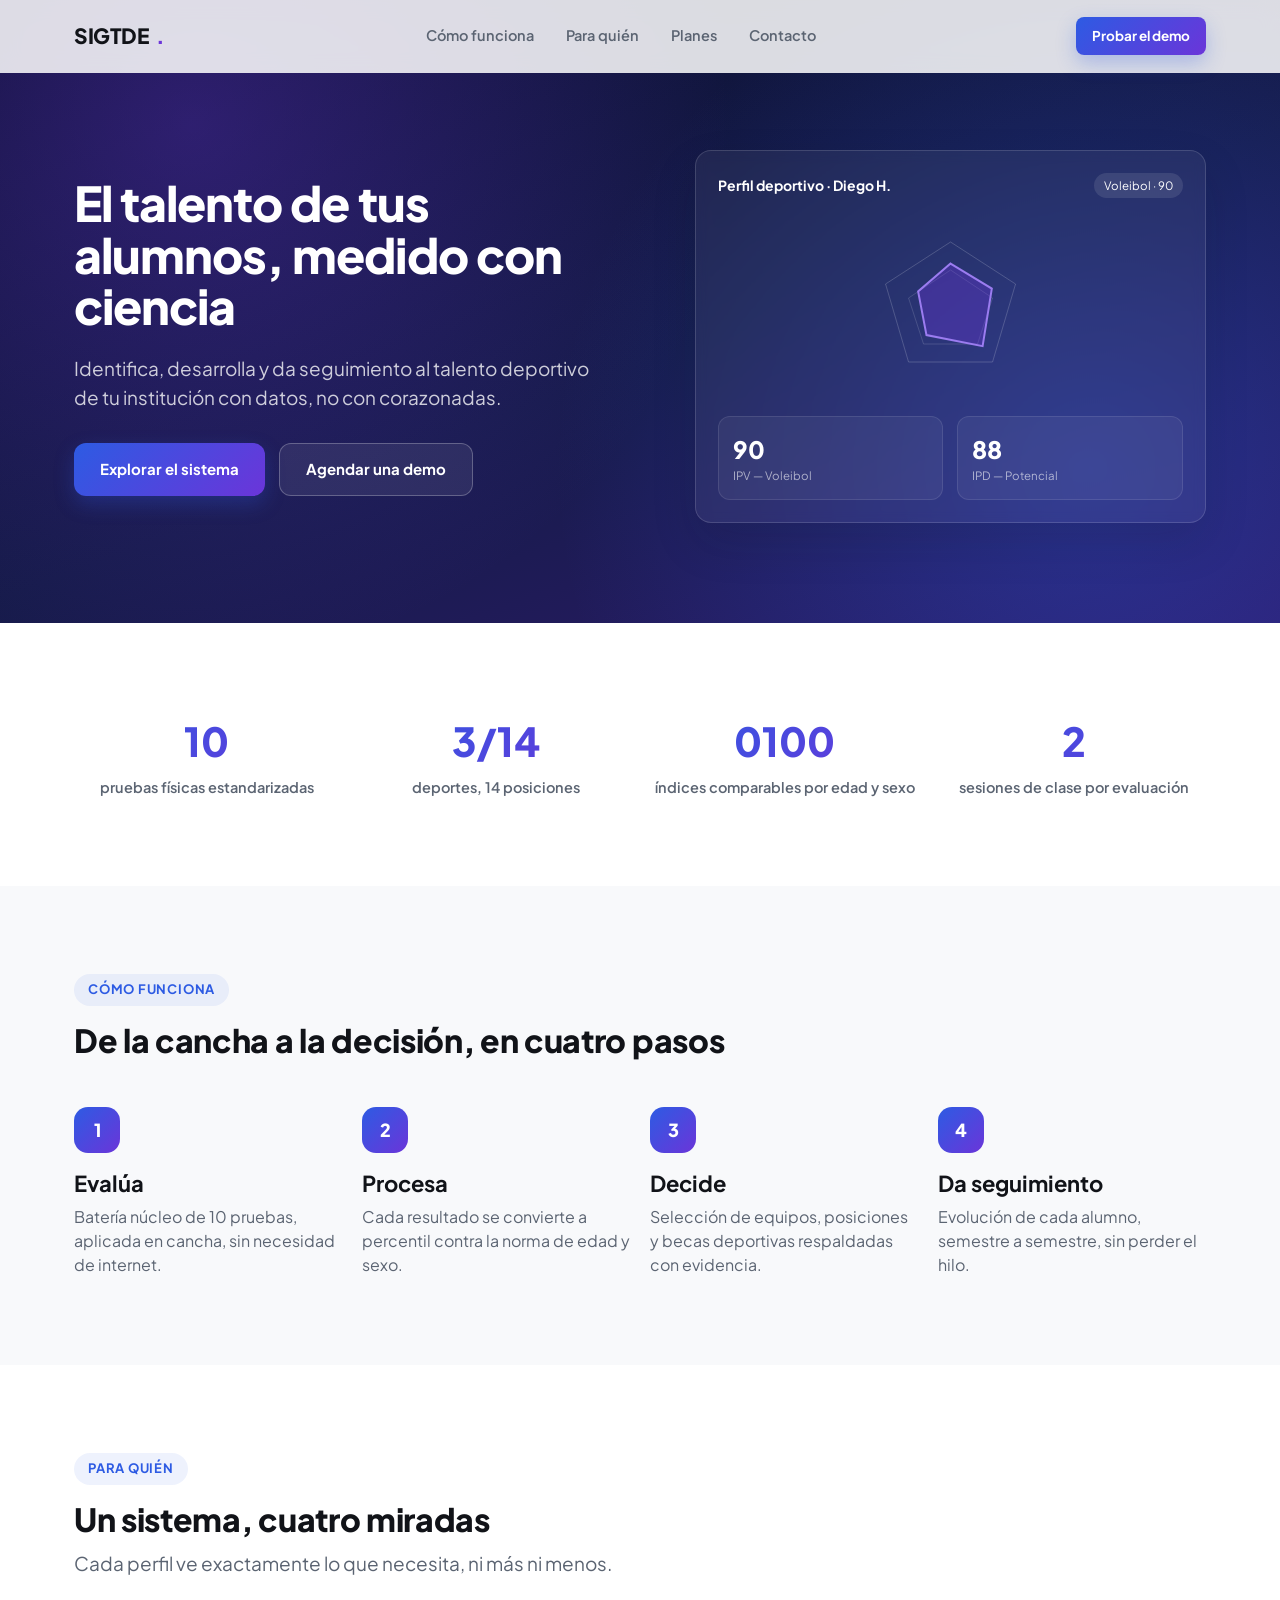
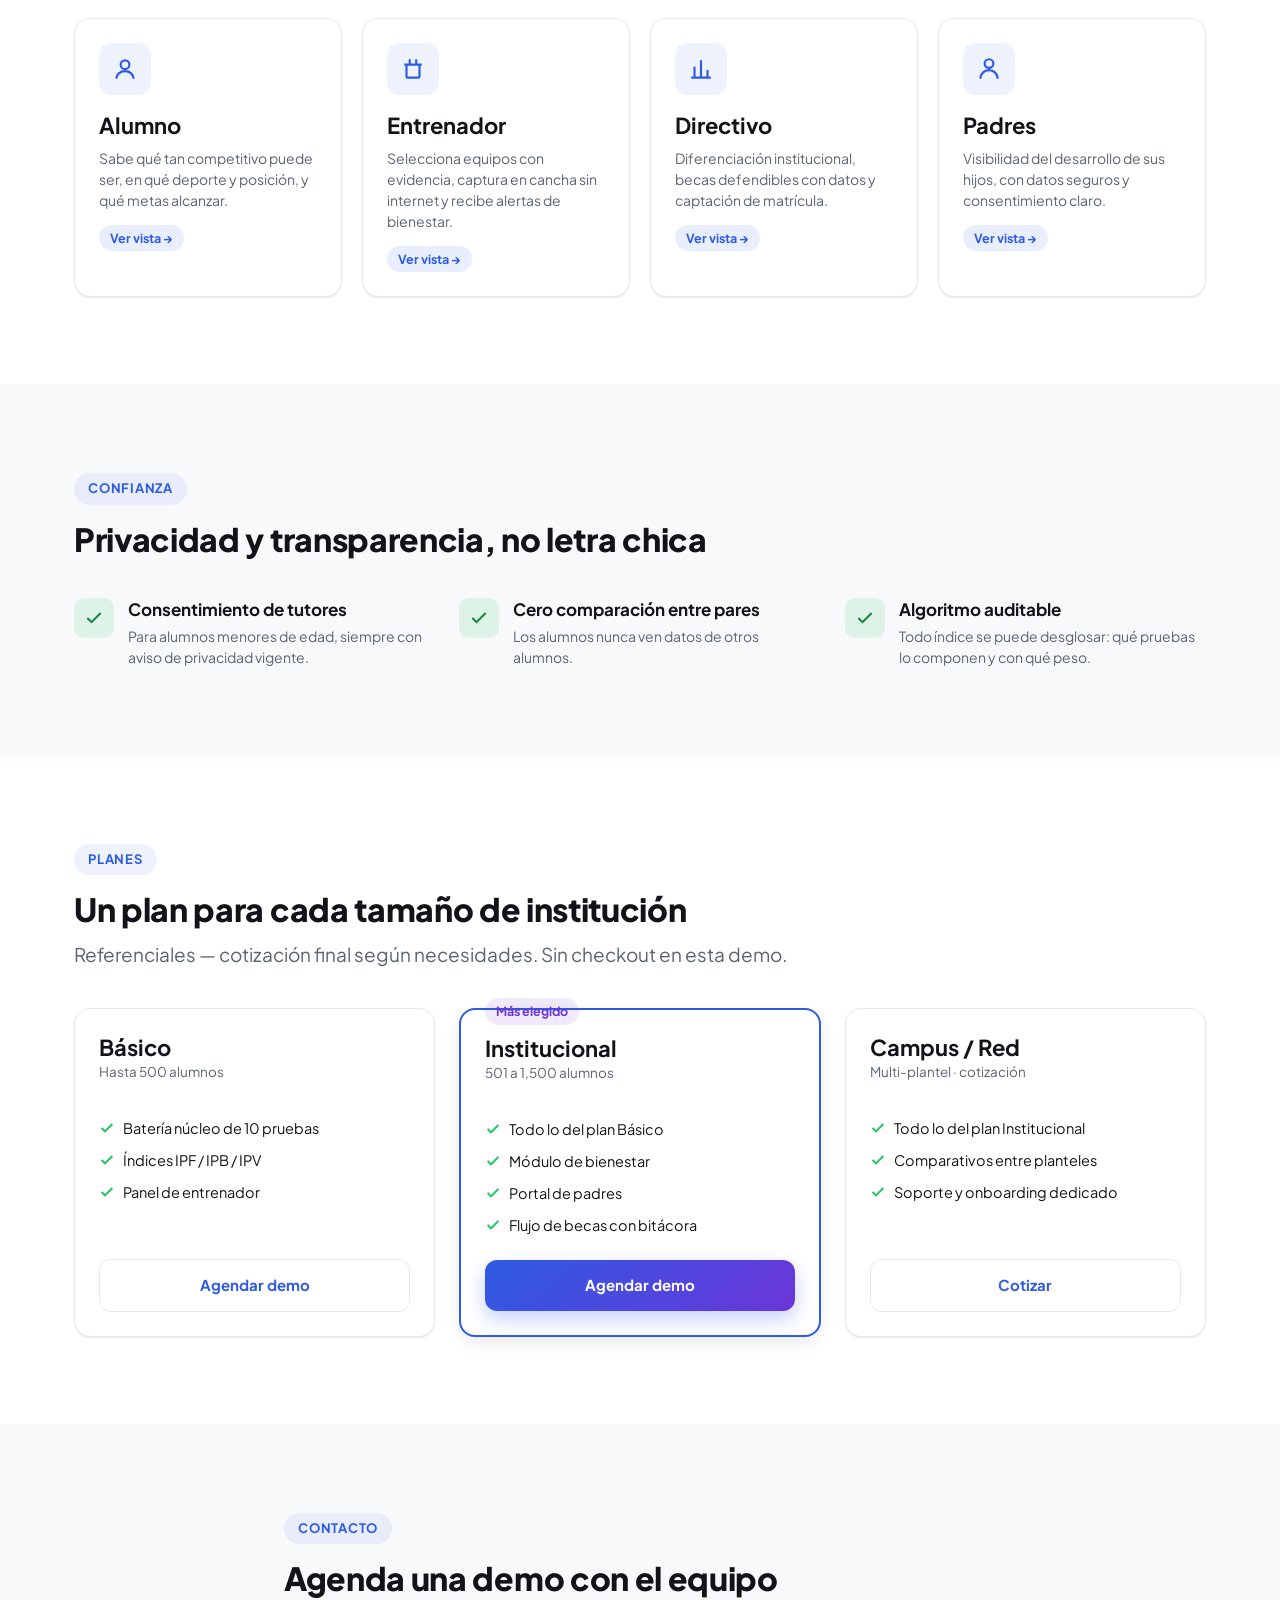
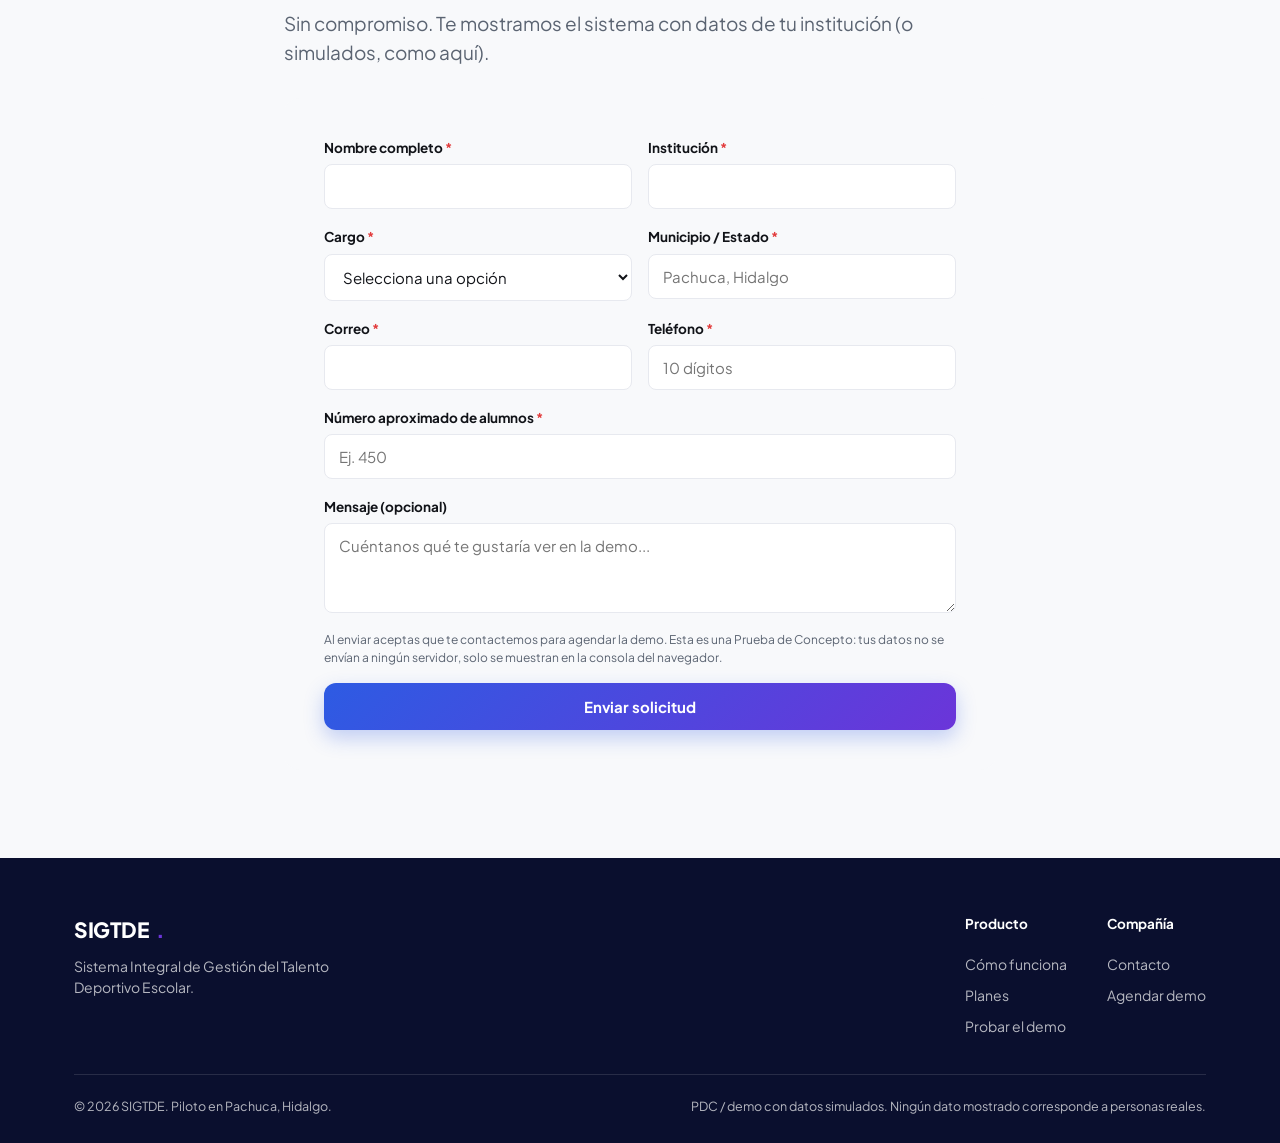
==== index.html @ 60c1aa73 "Primera version" ====
<!DOCTYPE html>
<html lang="es">
<head>
<meta charset="UTF-8">
<meta name="viewport" content="width=device-width, initial-scale=1.0">
<title>SIGTDE — El talento de tus alumnos, medido con ciencia</title>
<meta name="description" content="SIGTDE: sistema integral de gestión del talento deportivo escolar. Identifica, desarrolla y da seguimiento al talento en basquetbol, voleibol y futbol.">
<link rel="stylesheet" href="css/styles.css">
</head>
<body>

<!-- ================= NAVBAR ================= -->
<header class="navbar" id="navbar">
  <div class="contenedor navbar-interior">
    <a href="index.html" class="logo">SIGTDE<span class="logo-punto">.</span></a>
    <nav class="navbar-links links-nav" aria-label="Navegación principal">
      <a href="#como-funciona">Cómo funciona</a>
      <a href="#para-quien">Para quién</a>
      <a href="#planes">Planes</a>
      <a href="#contacto">Contacto</a>
    </nav>
    <a href="demo.html" class="btn btn-primario btn-sm">Probar el demo</a>
    <button class="navbar-toggle" id="navToggle" aria-label="Abrir menú" aria-expanded="false" aria-controls="navMovil">
      <svg width="24" height="24" viewBox="0 0 24 24" fill="none" stroke="currentColor" stroke-width="2.2"><path d="M4 7h16M4 12h16M4 17h16"/></svg>
    </button>
  </div>
  <nav id="navMovil" class="navbar-movil" aria-label="Navegación móvil">
    <a href="#como-funciona">Cómo funciona</a>
    <a href="#para-quien">Para quién</a>
    <a href="#planes">Planes</a>
    <a href="#contacto">Contacto</a>
    <a href="demo.html" class="btn btn-primario btn-sm btn-block" style="margin-top:8px;">Probar el demo</a>
  </nav>
</header>

<main>
  <!-- ================= HERO ================= -->
  <section class="hero">
    <div class="contenedor hero-grid">
      <div>
        <h1>El talento de tus alumnos, medido con ciencia</h1>
        <p class="hero-sub">Identifica, desarrolla y da seguimiento al talento deportivo de tu institución con datos, no con corazonadas.</p>
        <div class="hero-ctas">
          <a href="demo.html" class="btn btn-primario">Explorar el sistema</a>
          <a href="#agenda-demo" class="btn btn-secundario">Agendar una demo</a>
        </div>
      </div>

      <div class="mock-dashboard" aria-hidden="true">
        <div class="mock-dashboard-top">
          <strong style="color:#fff;font-size:14px;">Perfil deportivo · Diego H.</strong>
          <span class="mock-chip">Voleibol · 90</span>
        </div>
        <svg viewBox="0 0 220 190" width="100%" height="190" role="presentation">
          <polygon points="110,30 175,72 152,150 68,150 45,72" fill="none" stroke="rgba(255,255,255,.18)" stroke-width="1"/>
          <polygon points="110,58 152,86 137,132 83,132 68,86" fill="none" stroke="rgba(255,255,255,.14)" stroke-width="1"/>
          <polygon id="mockRadarPoly" points="110,95 110,95 110,95 110,95 110,95" fill="#6B35D9" fill-opacity=".35" stroke="#9B7CF0" stroke-width="2"/>
        </svg>
        <div class="mock-grid">
          <div class="mock-card"><div class="valor" id="mockValor1">0</div><div class="etiqueta">IPV — Voleibol</div></div>
          <div class="mock-card"><div class="valor" id="mockValor2">0</div><div class="etiqueta">IPD — Potencial</div></div>
        </div>
      </div>
    </div>
  </section>

  <!-- ================= CIFRAS ANIMADAS ================= -->
  <section class="seccion">
    <div class="contenedor">
      <div class="cifras">
        <div data-aparecer>
          <div class="cifra-numero" data-cifra="10">0</div>
          <div class="cifra-etiqueta">pruebas físicas estandarizadas</div>
        </div>
        <div data-aparecer>
          <div class="cifra-numero"><span data-cifra="3">0</span>/<span data-cifra="14">0</span></div>
          <div class="cifra-etiqueta">deportes, 14 posiciones</div>
        </div>
        <div data-aparecer>
          <div class="cifra-numero">0<span data-cifra="100">0</span></div>
          <div class="cifra-etiqueta">índices comparables por edad y sexo</div>
        </div>
        <div data-aparecer>
          <div class="cifra-numero" data-cifra="2">0</div>
          <div class="cifra-etiqueta">sesiones de clase por evaluación</div>
        </div>
      </div>
    </div>
  </section>

  <!-- ================= CÓMO FUNCIONA ================= -->
  <section class="seccion seccion-alt" id="como-funciona">
    <div class="contenedor">
      <span class="etiqueta-seccion">Cómo funciona</span>
      <h2>De la cancha a la decisión, en cuatro pasos</h2>
      <div class="pasos" style="margin-top:40px;">
        <div class="paso" data-aparecer>
          <div class="paso-num">1</div>
          <h3>Evalúa</h3>
          <p class="texto-muted" style="margin-top:8px;">Batería núcleo de 10 pruebas, aplicada en cancha, sin necesidad de internet.</p>
        </div>
        <div class="paso" data-aparecer>
          <div class="paso-num">2</div>
          <h3>Procesa</h3>
          <p class="texto-muted" style="margin-top:8px;">Cada resultado se convierte a percentil contra la norma de edad y sexo.</p>
        </div>
        <div class="paso" data-aparecer>
          <div class="paso-num">3</div>
          <h3>Decide</h3>
          <p class="texto-muted" style="margin-top:8px;">Selección de equipos, posiciones y becas deportivas respaldadas con evidencia.</p>
        </div>
        <div class="paso" data-aparecer>
          <div class="paso-num">4</div>
          <h3>Da seguimiento</h3>
          <p class="texto-muted" style="margin-top:8px;">Evolución de cada alumno, semestre a semestre, sin perder el hilo.</p>
        </div>
      </div>
    </div>
  </section>

  <!-- ================= CUATRO MIRADAS ================= -->
  <section class="seccion" id="para-quien">
    <div class="contenedor">
      <span class="etiqueta-seccion">Para quién</span>
      <h2>Un sistema, cuatro miradas</h2>
      <p class="texto-grande" style="margin-top:12px;max-width:640px;">Cada perfil ve exactamente lo que necesita, ni más ni menos.</p>
      <div class="miradas" style="margin-top:40px;">
        <a href="demo.html?rol=alumno" class="tarjeta tarjeta-hover" data-aparecer>
          <div class="mirada-icono"><svg width="26" height="26" viewBox="0 0 24 24" fill="none" stroke="currentColor" stroke-width="2"><circle cx="12" cy="8" r="4"/><path d="M4 21c0-4 3.5-7 8-7s8 3 8 7"/></svg></div>
          <h3>Alumno</h3>
          <p class="texto-muted texto-sm" style="margin-top:8px;">Sabe qué tan competitivo puede ser, en qué deporte y posición, y qué metas alcanzar.</p>
          <span class="badge badge-azul" style="margin-top:14px;">Ver vista →</span>
        </a>
        <a href="demo.html?rol=entrenador" class="tarjeta tarjeta-hover" data-aparecer>
          <div class="mirada-icono"><svg width="26" height="26" viewBox="0 0 24 24" fill="none" stroke="currentColor" stroke-width="2"><path d="M9 3v4M15 3v4M4 8h16M6 8v11a1 1 0 0 0 1 1h10a1 1 0 0 0 1-1V8"/></svg></div>
          <h3>Entrenador</h3>
          <p class="texto-muted texto-sm" style="margin-top:8px;">Selecciona equipos con evidencia, captura en cancha sin internet y recibe alertas de bienestar.</p>
          <span class="badge badge-azul" style="margin-top:14px;">Ver vista →</span>
        </a>
        <a href="demo.html?rol=directivo" class="tarjeta tarjeta-hover" data-aparecer>
          <div class="mirada-icono"><svg width="26" height="26" viewBox="0 0 24 24" fill="none" stroke="currentColor" stroke-width="2"><path d="M3 20h18M6 20V10M12 20V4M18 20v-7"/></svg></div>
          <h3>Directivo</h3>
          <p class="texto-muted texto-sm" style="margin-top:8px;">Diferenciación institucional, becas defendibles con datos y captación de matrícula.</p>
          <span class="badge badge-azul" style="margin-top:14px;">Ver vista →</span>
        </a>
        <a href="demo.html?rol=padres" class="tarjeta tarjeta-hover" data-aparecer>
          <div class="mirada-icono"><svg width="26" height="26" viewBox="0 0 24 24" fill="none" stroke="currentColor" stroke-width="2"><path d="M20 21a8 8 0 0 0-16 0M12 11a4 4 0 1 0 0-8 4 4 0 0 0 0 8Z"/></svg></div>
          <h3>Padres</h3>
          <p class="texto-muted texto-sm" style="margin-top:8px;">Visibilidad del desarrollo de sus hijos, con datos seguros y consentimiento claro.</p>
          <span class="badge badge-azul" style="margin-top:14px;">Ver vista →</span>
        </a>
      </div>
    </div>
  </section>

  <!-- ================= CONFIANZA / PRIVACIDAD ================= -->
  <section class="seccion seccion-alt">
    <div class="contenedor">
      <span class="etiqueta-seccion">Confianza</span>
      <h2>Privacidad y transparencia, no letra chica</h2>
      <div class="confianza" style="margin-top:40px;">
        <div class="confianza-item" data-aparecer>
          <div class="confianza-icono"><svg width="20" height="20" viewBox="0 0 24 24" fill="none" stroke="currentColor" stroke-width="2.4"><path d="M20 6 9 17l-5-5"/></svg></div>
          <div><h3 style="font-size:17px;">Consentimiento de tutores</h3><p class="texto-muted texto-sm" style="margin-top:6px;">Para alumnos menores de edad, siempre con aviso de privacidad vigente.</p></div>
        </div>
        <div class="confianza-item" data-aparecer>
          <div class="confianza-icono"><svg width="20" height="20" viewBox="0 0 24 24" fill="none" stroke="currentColor" stroke-width="2.4"><path d="M20 6 9 17l-5-5"/></svg></div>
          <div><h3 style="font-size:17px;">Cero comparación entre pares</h3><p class="texto-muted texto-sm" style="margin-top:6px;">Los alumnos nunca ven datos de otros alumnos.</p></div>
        </div>
        <div class="confianza-item" data-aparecer>
          <div class="confianza-icono"><svg width="20" height="20" viewBox="0 0 24 24" fill="none" stroke="currentColor" stroke-width="2.4"><path d="M20 6 9 17l-5-5"/></svg></div>
          <div><h3 style="font-size:17px;">Algoritmo auditable</h3><p class="texto-muted texto-sm" style="margin-top:6px;">Todo índice se puede desglosar: qué pruebas lo componen y con qué peso.</p></div>
        </div>
      </div>
    </div>
  </section>

  <!-- ================= PLANES ================= -->
  <section class="seccion" id="planes">
    <div class="contenedor">
      <span class="etiqueta-seccion">Planes</span>
      <h2>Un plan para cada tamaño de institución</h2>
      <p class="texto-grande" style="margin-top:12px;">Referenciales — cotización final según necesidades. Sin checkout en esta demo.</p>
      <div class="planes" style="margin-top:40px;">
        <div class="tarjeta plan-tarjeta" data-aparecer>
          <h3>Básico</h3>
          <p class="plan-precio-nota">Hasta 500 alumnos</p>
          <ul class="plan-lista">
            <li><svg width="16" height="16" viewBox="0 0 24 24" fill="none" stroke="currentColor" stroke-width="3"><path d="M20 6 9 17l-5-5"/></svg> Batería núcleo de 10 pruebas</li>
            <li><svg width="16" height="16" viewBox="0 0 24 24" fill="none" stroke="currentColor" stroke-width="3"><path d="M20 6 9 17l-5-5"/></svg> Índices IPF / IPB / IPV</li>
            <li><svg width="16" height="16" viewBox="0 0 24 24" fill="none" stroke="currentColor" stroke-width="3"><path d="M20 6 9 17l-5-5"/></svg> Panel de entrenador</li>
          </ul>
          <a href="#agenda-demo" class="btn btn-secundario btn-block">Agendar demo</a>
        </div>
        <div class="tarjeta plan-tarjeta destacado" data-aparecer>
          <span class="badge badge-violeta" style="position:absolute;top:-12px;left:24px;">Más elegido</span>
          <h3>Institucional</h3>
          <p class="plan-precio-nota">501 a 1,500 alumnos</p>
          <ul class="plan-lista">
            <li><svg width="16" height="16" viewBox="0 0 24 24" fill="none" stroke="currentColor" stroke-width="3"><path d="M20 6 9 17l-5-5"/></svg> Todo lo del plan Básico</li>
            <li><svg width="16" height="16" viewBox="0 0 24 24" fill="none" stroke="currentColor" stroke-width="3"><path d="M20 6 9 17l-5-5"/></svg> Módulo de bienestar</li>
            <li><svg width="16" height="16" viewBox="0 0 24 24" fill="none" stroke="currentColor" stroke-width="3"><path d="M20 6 9 17l-5-5"/></svg> Portal de padres</li>
            <li><svg width="16" height="16" viewBox="0 0 24 24" fill="none" stroke="currentColor" stroke-width="3"><path d="M20 6 9 17l-5-5"/></svg> Flujo de becas con bitácora</li>
          </ul>
          <a href="#agenda-demo" class="btn btn-primario btn-block">Agendar demo</a>
        </div>
        <div class="tarjeta plan-tarjeta" data-aparecer>
          <h3>Campus / Red</h3>
          <p class="plan-precio-nota">Multi-plantel · cotización</p>
          <ul class="plan-lista">
            <li><svg width="16" height="16" viewBox="0 0 24 24" fill="none" stroke="currentColor" stroke-width="3"><path d="M20 6 9 17l-5-5"/></svg> Todo lo del plan Institucional</li>
            <li><svg width="16" height="16" viewBox="0 0 24 24" fill="none" stroke="currentColor" stroke-width="3"><path d="M20 6 9 17l-5-5"/></svg> Comparativos entre planteles</li>
            <li><svg width="16" height="16" viewBox="0 0 24 24" fill="none" stroke="currentColor" stroke-width="3"><path d="M20 6 9 17l-5-5"/></svg> Soporte y onboarding dedicado</li>
          </ul>
          <a href="#agenda-demo" class="btn btn-secundario btn-block">Cotizar</a>
        </div>
      </div>
    </div>
  </section>

  <!-- ================= FORMULARIO ================= -->
  <section class="seccion seccion-alt" id="agenda-demo" style="scroll-margin-top:90px;">
    <div class="contenedor" style="max-width:760px;">
      <span class="etiqueta-seccion">Contacto</span>
      <h2 id="contacto">Agenda una demo con el equipo</h2>
      <p class="texto-grande" style="margin-top:12px;">Sin compromiso. Te mostramos el sistema con datos de tu institución (o simulados, como aquí).</p>

      <div class="form-demo-wrap" style="margin-top:32px;">
        <form id="formDemo" novalidate>
          <div id="formCampos">
            <div class="campo-fila">
              <div class="campo" data-campo="nombre">
                <label for="fNombre">Nombre completo <span class="req">*</span></label>
                <input type="text" id="fNombre" name="nombre" autocomplete="name">
                <span class="error-msg">Escribe tu nombre completo.</span>
              </div>
              <div class="campo" data-campo="institucion">
                <label for="fInstitucion">Institución <span class="req">*</span></label>
                <input type="text" id="fInstitucion" name="institucion" autocomplete="organization">
                <span class="error-msg">Indica el nombre de tu institución.</span>
              </div>
            </div>
            <div class="campo-fila">
              <div class="campo" data-campo="cargo">
                <label for="fCargo">Cargo <span class="req">*</span></label>
                <select id="fCargo" name="cargo">
                  <option value="">Selecciona una opción</option>
                  <option>Director/a</option>
                  <option>Coordinador/a deportivo</option>
                  <option>Docente de EF</option>
                  <option>Otro</option>
                </select>
                <span class="error-msg">Selecciona tu cargo.</span>
              </div>
              <div class="campo" data-campo="ubicacion">
                <label for="fUbicacion">Municipio / Estado <span class="req">*</span></label>
                <input type="text" id="fUbicacion" name="ubicacion" placeholder="Pachuca, Hidalgo">
                <span class="error-msg">Indica municipio y estado.</span>
              </div>
            </div>
            <div class="campo-fila">
              <div class="campo" data-campo="correo">
                <label for="fCorreo">Correo <span class="req">*</span></label>
                <input type="email" id="fCorreo" name="correo" autocomplete="email">
                <span class="error-msg">Escribe un correo válido.</span>
              </div>
              <div class="campo" data-campo="telefono">
                <label for="fTelefono">Teléfono <span class="req">*</span></label>
                <input type="tel" id="fTelefono" name="telefono" placeholder="10 dígitos" autocomplete="tel">
                <span class="error-msg">Escribe un teléfono a 10 dígitos.</span>
              </div>
            </div>
            <div class="campo" data-campo="numAlumnos">
              <label for="fNumAlumnos">Número aproximado de alumnos <span class="req">*</span></label>
              <input type="number" id="fNumAlumnos" name="numAlumnos" min="1" placeholder="Ej. 450">
              <span class="error-msg">Indica un número mayor a 0.</span>
            </div>
            <div class="campo" data-campo="mensaje">
              <label for="fMensaje">Mensaje (opcional)</label>
              <textarea id="fMensaje" name="mensaje" placeholder="Cuéntanos qué te gustaría ver en la demo..."></textarea>
            </div>

            <p class="texto-xs texto-muted">Al enviar aceptas que te contactemos para agendar la demo. Esta es una Prueba de Concepto: tus datos no se envían a ningún servidor, solo se muestran en la consola del navegador.</p>
            <button type="submit" class="btn btn-primario btn-block" style="margin-top:16px;">Enviar solicitud</button>
          </div>

          <div id="formExito" class="form-exito oculto" role="status">
            <div class="icono-exito"><svg width="34" height="34" viewBox="0 0 24 24" fill="none" stroke="currentColor" stroke-width="2.6"><path d="M20 6 9 17l-5-5"/></svg></div>
            <h3>¡Listo! Te contactaremos en menos de 24 h</h3>
            <p class="texto-muted" style="margin-top:8px;">Revisa tu correo — ahí llegará la confirmación de tu demo con el equipo de SIGTDE.</p>
            <button type="button" class="btn btn-secundario" id="btnOtroEnvio" style="margin-top:20px;">Enviar otra solicitud</button>
          </div>
        </form>
      </div>
    </div>
  </section>
</main>

<!-- ================= FOOTER ================= -->
<footer class="footer">
  <div class="contenedor">
    <div class="footer-top">
      <div>
        <a href="index.html" class="logo">SIGTDE<span class="logo-punto">.</span></a>
        <p class="texto-sm" style="margin-top:10px;max-width:280px;">Sistema Integral de Gestión del Talento Deportivo Escolar.</p>
      </div>
      <div class="footer-links">
        <div>
          <h4>Producto</h4>
          <a href="#como-funciona">Cómo funciona</a>
          <a href="#planes">Planes</a>
          <a href="demo.html">Probar el demo</a>
        </div>
        <div>
          <h4>Compañía</h4>
          <a href="#contacto">Contacto</a>
          <a href="#agenda-demo">Agendar demo</a>
        </div>
      </div>
    </div>
    <div class="footer-bottom">
      <span>© 2026 SIGTDE. Piloto en Pachuca, Hidalgo.</span>
      <span>PDC / demo con datos simulados. Ningún dato mostrado corresponde a personas reales.</span>
    </div>
  </div>
</footer>

<div class="toast-cont" id="toastCont"></div>

<script src="js/landing.js"></script>
</body>
</html>
---- css/styles.css ----
/* ==========================================================================
   SIGTDE — Sistema de diseño compartido (landing + demo)
   ========================================================================== */

@import url('https://fonts.googleapis.com/css2?family=Plus+Jakarta+Sans:wght@400;500;600;700;800&display=swap');

/* -------------------------------- Tokens -------------------------------- */
:root {
  --bg: #FFFFFF;
  --bg-alt: #F8F9FB;
  --text: #111318;
  --text-muted: #5B6472;
  --primario: #2D5BE3;
  --primario-dark: #1E44B8;
  --acento: #6B35D9;
  --exito: #22C55E;
  --alerta: #F59E0B;
  --peligro: #E23D3D;
  --navy: #0A0F2E;
  --borde: #E7E9EF;

  --gradiente: linear-gradient(135deg, var(--primario) 0%, var(--acento) 100%);
  --gradiente-navy: linear-gradient(160deg, #0A0F2E 0%, #161B4A 55%, #2D1B6B 100%);

  --radio-sm: 8px;
  --radio: 12px;
  --radio-lg: 16px;
  --radio-full: 999px;

  --sombra-sm: 0 1px 2px rgba(17, 19, 24, .06), 0 1px 1px rgba(17, 19, 24, .04);
  --sombra-md: 0 6px 16px rgba(17, 19, 24, .08);
  --sombra-lg: 0 20px 45px rgba(17, 19, 24, .14);

  --fuente: 'Plus Jakarta Sans', system-ui, -apple-system, Segoe UI, sans-serif;
  --transicion: 200ms ease;
  --transicion-lenta: 350ms cubic-bezier(.22, 1, .36, 1);

  --contenedor-max: 1180px;
}

/* -------------------------------- Reset --------------------------------- */
*, *::before, *::after { box-sizing: border-box; }
html { scroll-behavior: smooth; }
body {
  margin: 0;
  font-family: var(--fuente);
  color: var(--text);
  background: var(--bg);
  -webkit-font-smoothing: antialiased;
  line-height: 1.5;
}
img, svg { max-width: 100%; display: block; }
a { color: inherit; text-decoration: none; }
ul { list-style: none; margin: 0; padding: 0; }
button { font-family: inherit; cursor: pointer; }
input, select, textarea { font-family: inherit; font-size: inherit; }
h1, h2, h3, h4, p { margin: 0; }

:focus-visible {
  outline: 3px solid var(--acento);
  outline-offset: 2px;
  border-radius: 4px;
}

/* ------------------------------ Tipografía ------------------------------ */
.h1, h1 { font-size: 48px; font-weight: 800; line-height: 1.08; letter-spacing: -.02em; }
.h2, h2 { font-size: 32px; font-weight: 800; line-height: 1.15; letter-spacing: -.01em; }
.h3, h3 { font-size: 22px; font-weight: 700; line-height: 1.3; }
.h4 { font-size: 16px; font-weight: 700; }
.texto-grande { font-size: 19px; color: var(--text-muted); }
.texto-muted { color: var(--text-muted); }
.texto-sm { font-size: 14px; }
.texto-xs { font-size: 12px; }
.texto-centro { text-align: center; }
.peso-600 { font-weight: 600; }
.peso-700 { font-weight: 700; }

@media (max-width: 720px) {
  .h1, h1 { font-size: 34px; }
  .h2, h2 { font-size: 26px; }
  .h3, h3 { font-size: 19px; }
}

/* ------------------------------- Layout ---------------------------------- */
.contenedor {
  max-width: var(--contenedor-max);
  margin: 0 auto;
  padding: 0 24px;
}
.seccion { padding: 88px 0; }
.seccion-alt { background: var(--bg-alt); }
@media (max-width: 720px) {
  .seccion { padding: 56px 0; }
}
.grid { display: grid; gap: 24px; }
.flex { display: flex; }
.flex-centro { display: flex; align-items: center; justify-content: center; }
.flex-entre { display: flex; align-items: center; justify-content: space-between; }
.flex-col { display: flex; flex-direction: column; }
.gap-8 { gap: 8px; } .gap-12 { gap: 12px; } .gap-16 { gap: 16px; } .gap-24 { gap: 24px; }

.etiqueta-seccion {
  display: inline-flex;
  align-items: center;
  gap: 8px;
  font-size: 13px;
  font-weight: 700;
  letter-spacing: .06em;
  text-transform: uppercase;
  color: var(--primario);
  background: rgba(45, 91, 227, .08);
  padding: 6px 14px;
  border-radius: var(--radio-full);
  margin-bottom: 16px;
}

/* -------------------------------- Botones -------------------------------- */
.btn {
  display: inline-flex;
  align-items: center;
  justify-content: center;
  gap: 8px;
  border: none;
  border-radius: var(--radio);
  padding: 14px 26px;
  font-size: 15px;
  font-weight: 700;
  cursor: pointer;
  transition: transform var(--transicion), box-shadow var(--transicion), background var(--transicion), color var(--transicion), border-color var(--transicion);
  white-space: nowrap;
}
.btn:active { transform: scale(.97); }
.btn-primario {
  background: var(--gradiente);
  color: #fff;
  box-shadow: 0 8px 20px rgba(45, 91, 227, .28);
}
.btn-primario:hover { box-shadow: 0 12px 28px rgba(45, 91, 227, .38); transform: translateY(-1px); }
.btn-secundario {
  background: #fff;
  color: var(--primario);
  border: 1.5px solid var(--borde);
}
.btn-secundario:hover { border-color: var(--primario); background: rgba(45, 91, 227, .05); }
.btn-fantasma {
  background: transparent;
  color: var(--text);
}
.btn-fantasma:hover { background: rgba(17, 19, 24, .05); }
.btn-sm { padding: 9px 16px; font-size: 13.5px; border-radius: var(--radio-sm); }
.btn-block { width: 100%; }
.btn-peligro { background: var(--peligro); color: #fff; }
.btn-exito { background: var(--exito); color: #fff; }
.btn:disabled { opacity: .5; cursor: not-allowed; transform: none; }

/* -------------------------------- Tarjetas -------------------------------- */
.tarjeta {
  background: #fff;
  border: 1px solid var(--borde);
  border-radius: var(--radio-lg);
  box-shadow: var(--sombra-sm);
  padding: 24px;
  transition: box-shadow var(--transicion-lenta), transform var(--transicion-lenta);
}
.tarjeta-hover:hover { box-shadow: var(--sombra-md); transform: translateY(-3px); }
.tarjeta-cabecera { display: flex; align-items: center; justify-content: space-between; margin-bottom: 16px; gap: 12px; }

/* -------------------------------- Badges ---------------------------------- */
.badge {
  display: inline-flex;
  align-items: center;
  gap: 6px;
  font-size: 12.5px;
  font-weight: 700;
  padding: 4px 11px;
  border-radius: var(--radio-full);
  white-space: nowrap;
}
.badge-azul { background: rgba(45, 91, 227, .1); color: var(--primario); }
.badge-violeta { background: rgba(107, 53, 217, .1); color: var(--acento); }
.badge-exito { background: rgba(34, 197, 94, .12); color: #16803C; }
.badge-alerta { background: rgba(245, 158, 11, .14); color: #92610A; }
.badge-peligro { background: rgba(226, 61, 61, .12); color: #B12525; }
.badge-neutro { background: #EEF0F4; color: var(--text-muted); }
.badge-datos-simulados {
  background: var(--navy);
  color: #fff;
  font-size: 11px;
  letter-spacing: .04em;
  gap: 6px;
}
.badge-datos-simulados::before { content: '●'; color: var(--acento); }

/* -------------------------------- Tablas ---------------------------------- */
.tabla-wrap { overflow-x: auto; border-radius: var(--radio); border: 1px solid var(--borde); }
table.tabla { width: 100%; border-collapse: collapse; font-size: 14px; min-width: 640px; }
table.tabla th, table.tabla td { padding: 12px 14px; text-align: left; border-bottom: 1px solid var(--borde); }
table.tabla th { background: var(--bg-alt); font-size: 12.5px; text-transform: uppercase; letter-spacing: .04em; color: var(--text-muted); font-weight: 700; }
table.tabla tbody tr:hover { background: rgba(45, 91, 227, .04); }
table.tabla tbody tr:last-child td { border-bottom: none; }
table.tabla input.input-celda {
  width: 72px; padding: 6px 8px; border: 1.5px solid var(--borde); border-radius: var(--radio-sm);
  font-size: 13.5px; text-align: center;
}
table.tabla input.input-celda:focus { border-color: var(--primario); }
table.tabla input.celda-atipica { border-color: var(--alerta); background: rgba(245, 158, 11, .1); }

/* -------------------------------- Formularios ------------------------------ */
.campo { display: flex; flex-direction: column; gap: 6px; margin-bottom: 18px; }
.campo label { font-size: 13.5px; font-weight: 700; color: var(--text); }
.campo .req { color: var(--peligro); }
.campo input, .campo select, .campo textarea {
  border: 1.5px solid var(--borde);
  border-radius: var(--radio-sm);
  padding: 12px 14px;
  font-size: 15px;
  color: var(--text);
  background: #fff;
  transition: border-color var(--transicion), box-shadow var(--transicion);
}
.campo input:focus, .campo select:focus, .campo textarea:focus {
  border-color: var(--primario);
  box-shadow: 0 0 0 4px rgba(45, 91, 227, .12);
}
.campo textarea { resize: vertical; min-height: 90px; }
.campo .error-msg { color: var(--peligro); font-size: 12.5px; display: none; }
.campo.campo-error input, .campo.campo-error select, .campo.campo-error textarea { border-color: var(--peligro); }
.campo.campo-error .error-msg { display: block; }
.campo-fila { display: grid; grid-template-columns: 1fr 1fr; gap: 16px; }
@media (max-width: 640px) { .campo-fila { grid-template-columns: 1fr; } }

/* -------------------------------- Modal ------------------------------------ */
.modal-fondo {
  position: fixed; inset: 0; background: rgba(10, 15, 46, .55);
  display: flex; align-items: center; justify-content: center;
  padding: 20px; z-index: 200; opacity: 0; pointer-events: none;
  transition: opacity var(--transicion);
  backdrop-filter: blur(2px);
}
.modal-fondo.activo { opacity: 1; pointer-events: auto; }
.modal {
  background: #fff; border-radius: var(--radio-lg); box-shadow: var(--sombra-lg);
  max-width: 460px; width: 100%; padding: 28px; transform: translateY(12px) scale(.98);
  transition: transform var(--transicion-lenta);
  max-height: 88vh; overflow-y: auto;
}
.modal-fondo.activo .modal { transform: translateY(0) scale(1); }
.modal-cerrar { position: absolute; }

/* -------------------------------- Toast ------------------------------------ */
.toast-cont { position: fixed; top: 20px; right: 20px; z-index: 300; display: flex; flex-direction: column; gap: 10px; }
.toast {
  background: var(--navy); color: #fff; padding: 14px 18px; border-radius: var(--radio);
  box-shadow: var(--sombra-lg); font-size: 14px; font-weight: 600; display: flex; align-items: center; gap: 10px;
  transform: translateX(120%); transition: transform var(--transicion-lenta);
  max-width: 320px;
}
.toast.mostrar { transform: translateX(0); }
.toast-exito { border-left: 4px solid var(--exito); }
.toast-alerta { border-left: 4px solid var(--alerta); }

/* -------------------------------- Tabs -------------------------------------- */
.tabs { display: flex; gap: 6px; border-bottom: 1px solid var(--borde); flex-wrap: wrap; }
.tab {
  padding: 11px 18px; font-size: 14px; font-weight: 700; color: var(--text-muted);
  border-bottom: 2.5px solid transparent; background: none; border-radius: var(--radio-sm) var(--radio-sm) 0 0;
  transition: color var(--transicion), border-color var(--transicion);
}
.tab:hover { color: var(--text); }
.tab.activo { color: var(--primario); border-color: var(--primario); }

/* -------------------------------- Slider ------------------------------------ */
.slider-grupo { margin-bottom: 20px; }
.slider-cabecera { display: flex; justify-content: space-between; margin-bottom: 8px; font-size: 14px; font-weight: 700; }
.slider-valor { color: var(--primario); }
input[type="range"] {
  width: 100%; -webkit-appearance: none; appearance: none; height: 6px; border-radius: 4px;
  background: var(--borde); outline: none;
}
input[type="range"]::-webkit-slider-thumb {
  -webkit-appearance: none; width: 22px; height: 22px; border-radius: 50%;
  background: var(--gradiente); cursor: pointer; box-shadow: 0 2px 8px rgba(45, 91, 227, .4);
  border: 3px solid #fff;
}
input[type="range"]::-moz-range-thumb {
  width: 22px; height: 22px; border-radius: 50%; background: var(--gradiente); cursor: pointer; border: 3px solid #fff;
  box-shadow: 0 2px 8px rgba(45, 91, 227, .4);
}

/* -------------------------------- Barra de progreso ---------------------------- */
.barra-progreso { height: 10px; background: var(--bg-alt); border-radius: var(--radio-full); overflow: hidden; border: 1px solid var(--borde); }
.barra-progreso-relleno { height: 100%; border-radius: var(--radio-full); background: var(--gradiente); transition: width 900ms cubic-bezier(.22, 1, .36, 1); }
.barra-mini { height: 8px; }

/* -------------------------------- Emojis / selección --------------------------- */
.emoji-selector { display: flex; gap: 8px; flex-wrap: wrap; }
.emoji-opcion {
  flex: 1; min-width: 52px; padding: 12px 6px; border: 1.5px solid var(--borde); border-radius: var(--radio);
  background: #fff; text-align: center; font-size: 22px; transition: all var(--transicion);
}
.emoji-opcion span { display: block; font-size: 11px; margin-top: 4px; color: var(--text-muted); font-weight: 600; }
.emoji-opcion:hover { border-color: var(--primario); }
.emoji-opcion.activo { border-color: var(--primario); background: rgba(45, 91, 227, .08); transform: scale(1.05); }

/* -------------------------------- Toggle (switch) -------------------------------- */
.toggle { position: relative; display: inline-block; width: 48px; height: 26px; flex-shrink: 0; }
.toggle input { opacity: 0; width: 0; height: 0; position: absolute; }
.toggle .track { position: absolute; inset: 0; background: var(--borde); border-radius: var(--radio-full); transition: background var(--transicion); cursor: pointer; }
.toggle .thumb { position: absolute; top: 3px; left: 3px; width: 20px; height: 20px; background: #fff; border-radius: 50%; transition: transform var(--transicion); box-shadow: var(--sombra-sm); }
.toggle input:checked + .track { background: var(--exito); }
.toggle input:checked + .track .thumb { transform: translateX(22px); }
.toggle input:focus-visible + .track { outline: 3px solid var(--acento); outline-offset: 2px; }

/* -------------------------------- Utilidades varias ----------------------------- */
.oculto { display: none !important; }
.sr-only {
  position: absolute; width: 1px; height: 1px; padding: 0; margin: -1px; overflow: hidden;
  clip: rect(0,0,0,0); white-space: nowrap; border: 0;
}
.divisor { height: 1px; background: var(--borde); border: none; margin: 24px 0; }
.avatar {
  width: 44px; height: 44px; border-radius: 50%; display: flex; align-items: center; justify-content: center;
  font-weight: 700; color: #fff; background: var(--gradiente); flex-shrink: 0; font-size: 15px;
}
.avatar-lg { width: 68px; height: 68px; font-size: 22px; }

[data-aparecer] { opacity: 0; transform: translateY(18px); transition: opacity 700ms ease, transform 700ms ease; }
[data-aparecer].visible { opacity: 1; transform: translateY(0); }

/* ==========================================================================
   LANDING
   ========================================================================== */
.navbar {
  position: fixed; top: 0; left: 0; right: 0; z-index: 100;
  background: rgba(255, 255, 255, .85); backdrop-filter: blur(10px);
  border-bottom: 1px solid transparent; transition: border-color var(--transicion), box-shadow var(--transicion);
}
.navbar.con-sombra { border-color: var(--borde); box-shadow: var(--sombra-sm); }
.navbar-interior { display: flex; align-items: center; justify-content: space-between; height: 72px; }
.logo { font-size: 21px; font-weight: 800; letter-spacing: -.02em; display: flex; align-items: center; gap: 8px; }
.logo-punto { color: var(--acento); }
.navbar-links { display: flex; gap: 32px; align-items: center; }
.navbar-links a { font-size: 14.5px; font-weight: 600; color: var(--text-muted); transition: color var(--transicion); }
.navbar-links a:hover { color: var(--primario); }
.navbar-toggle { display: none; background: none; border: none; padding: 6px; color: var(--text); }
.navbar-movil { display: none; flex-direction: column; gap: 4px; padding: 10px 24px 18px; border-top: 1px solid var(--borde); background: #fff; }
.navbar-movil a:not(.btn) { padding: 10px 4px; font-weight: 600; font-size: 15px; }
.navbar-movil.abierto { display: flex; }
@media (max-width: 860px) {
  .navbar-links.links-nav { display: none; }
  .navbar-toggle { display: block; }
}

.hero {
  background: var(--gradiente-navy);
  color: #fff;
  padding: 150px 0 100px;
  position: relative;
  overflow: hidden;
}
.hero::before {
  content: ''; position: absolute; inset: 0;
  background-image: radial-gradient(circle at 15% 20%, rgba(107,53,217,.35), transparent 45%),
                     radial-gradient(circle at 85% 75%, rgba(45,91,227,.35), transparent 45%);
}
.hero-grid { display: grid; grid-template-columns: 1.05fr .95fr; gap: 56px; align-items: center; position: relative; z-index: 1; }
@media (max-width: 940px) { .hero-grid { grid-template-columns: 1fr; } .hero { padding: 120px 0 64px; } }
.hero h1 { color: #fff; }
.hero-sub { color: rgba(255,255,255,.78); font-size: 19px; margin: 22px 0 32px; max-width: 540px; }
.hero-ctas { display: flex; gap: 14px; flex-wrap: wrap; }
.hero .btn-secundario { background: rgba(255,255,255,.08); color: #fff; border-color: rgba(255,255,255,.25); }
.hero .btn-secundario:hover { background: rgba(255,255,255,.16); }

.mock-dashboard {
  background: rgba(255,255,255,.06); border: 1px solid rgba(255,255,255,.14);
  border-radius: var(--radio-lg); padding: 22px; backdrop-filter: blur(6px);
  box-shadow: var(--sombra-lg);
}
.mock-dashboard-top { display: flex; justify-content: space-between; align-items: center; margin-bottom: 14px; }
.mock-chip { background: rgba(255,255,255,.1); color: #fff; font-size: 11.5px; padding: 4px 10px; border-radius: var(--radio-full); }
.mock-grid { display: grid; grid-template-columns: 1fr 1fr; gap: 14px; margin-top: 14px; }
.mock-card { background: rgba(255,255,255,.05); border: 1px solid rgba(255,255,255,.1); border-radius: var(--radio); padding: 14px; }
.mock-card .valor { font-size: 24px; font-weight: 800; color: #fff; }
.mock-card .etiqueta { font-size: 11.5px; color: rgba(255,255,255,.6); }

.cifras { display: grid; grid-template-columns: repeat(4, 1fr); gap: 24px; text-align: center; }
@media (max-width: 860px) { .cifras { grid-template-columns: repeat(2, 1fr); } }
.cifra-numero { font-size: 40px; font-weight: 800; background: var(--gradiente); -webkit-background-clip: text; background-clip: text; color: transparent; }
.cifra-etiqueta { color: var(--text-muted); font-size: 14.5px; margin-top: 6px; font-weight: 600; }

.pasos { display: grid; grid-template-columns: repeat(4, 1fr); gap: 20px; counter-reset: paso; }
@media (max-width: 940px) { .pasos { grid-template-columns: 1fr 1fr; } }
@media (max-width: 560px) { .pasos { grid-template-columns: 1fr; } }
.paso { position: relative; padding-top: 8px; }
.paso-num {
  width: 46px; height: 46px; border-radius: 14px; background: var(--gradiente); color: #fff;
  display: flex; align-items: center; justify-content: center; font-weight: 800; font-size: 18px; margin-bottom: 16px;
}

.miradas { display: grid; grid-template-columns: repeat(4, 1fr); gap: 20px; }
@media (max-width: 940px) { .miradas { grid-template-columns: 1fr 1fr; } }
@media (max-width: 560px) { .miradas { grid-template-columns: 1fr; } }
.mirada-icono {
  width: 52px; height: 52px; border-radius: var(--radio); background: rgba(45,91,227,.08);
  display: flex; align-items: center; justify-content: center; margin-bottom: 16px; color: var(--primario);
}

.confianza { display: grid; grid-template-columns: repeat(3, 1fr); gap: 24px; }
@media (max-width: 860px) { .confianza { grid-template-columns: 1fr; } }
.confianza-item { display: flex; gap: 14px; }
.confianza-icono { width: 40px; height: 40px; flex-shrink: 0; border-radius: 10px; background: rgba(34,197,94,.12); color: #16803C; display: flex; align-items: center; justify-content: center; }

.planes { display: grid; grid-template-columns: repeat(3, 1fr); gap: 24px; align-items: stretch; }
@media (max-width: 940px) { .planes { grid-template-columns: 1fr; } }
.plan-tarjeta { display: flex; flex-direction: column; }
.plan-tarjeta.destacado { border: 2px solid var(--primario); box-shadow: var(--sombra-md); position: relative; }
.plan-precio-nota { color: var(--text-muted); font-size: 13.5px; margin-bottom: 18px; }
.plan-lista { display: flex; flex-direction: column; gap: 10px; margin: 18px 0 24px; flex-grow: 1; }
.plan-lista li { display: flex; gap: 8px; font-size: 14.5px; align-items: flex-start; }
.plan-lista li svg { flex-shrink: 0; margin-top: 2px; color: var(--exito); }

.form-demo-wrap { background: var(--bg-alt); border-radius: var(--radio-lg); padding: 40px; }
@media (max-width: 640px) { .form-demo-wrap { padding: 24px; } }
.form-exito { text-align: center; padding: 40px 20px; }
.form-exito .icono-exito {
  width: 76px; height: 76px; border-radius: 50%; background: rgba(34,197,94,.12); color: var(--exito);
  display: flex; align-items: center; justify-content: center; margin: 0 auto 20px;
}

.footer { background: var(--navy); color: rgba(255,255,255,.7); padding: 56px 0 28px; }
.footer-top { display: flex; justify-content: space-between; flex-wrap: wrap; gap: 32px; margin-bottom: 32px; }
.footer .logo { color: #fff; }
.footer-links { display: flex; gap: 40px; flex-wrap: wrap; }
.footer-links h4 { color: #fff; margin-bottom: 14px; font-size: 13.5px; }
.footer-links a { display: block; padding: 5px 0; font-size: 14px; transition: color var(--transicion); }
.footer-links a:hover { color: #fff; }
.footer-bottom { border-top: 1px solid rgba(255,255,255,.12); padding-top: 22px; font-size: 12.5px; display: flex; justify-content: space-between; flex-wrap: wrap; gap: 10px; }

/* ==========================================================================
   DEMO
   ========================================================================== */
.barra-demo {
  position: sticky; top: 0; z-index: 100; background: #fff; border-bottom: 1px solid var(--borde);
  padding: 12px 0; box-shadow: var(--sombra-sm);
}
.barra-demo-interior { display: flex; align-items: center; justify-content: space-between; gap: 16px; flex-wrap: wrap; }
.selector-rol-mini { display: flex; gap: 6px; background: var(--bg-alt); padding: 4px; border-radius: var(--radio); flex-wrap: wrap; }
.selector-rol-mini button {
  border: none; background: transparent; padding: 8px 14px; border-radius: var(--radio-sm); font-size: 13.5px; font-weight: 700;
  color: var(--text-muted); display: flex; align-items: center; gap: 6px; transition: all var(--transicion);
}
.selector-rol-mini button.activo { background: #fff; color: var(--primario); box-shadow: var(--sombra-sm); }
.selector-rol-mini button:hover:not(.activo) { color: var(--text); }

.pantalla-entrada { padding: 70px 0 90px; min-height: calc(100vh - 100px); }
.tarjetas-roles { display: grid; grid-template-columns: repeat(4, 1fr); gap: 22px; margin-top: 40px; }
@media (max-width: 940px) { .tarjetas-roles { grid-template-columns: 1fr 1fr; } }
@media (max-width: 560px) { .tarjetas-roles { grid-template-columns: 1fr; } }
.tarjeta-rol {
  text-align: left; border: 1.5px solid var(--borde); border-radius: var(--radio-lg); padding: 28px 22px;
  background: #fff; transition: all var(--transicion-lenta); cursor: pointer; display: flex; flex-direction: column; gap: 14px;
}
.tarjeta-rol:hover { border-color: var(--primario); box-shadow: var(--sombra-md); transform: translateY(-4px); }
.tarjeta-rol-icono {
  width: 54px; height: 54px; border-radius: 14px; background: var(--gradiente); color: #fff;
  display: flex; align-items: center; justify-content: center;
}

.vista { padding: 32px 0 80px; }
.vista-cabecera { margin-bottom: 28px; }
.vista-grid { display: grid; grid-template-columns: repeat(12, 1fr); gap: 22px; }
.col-4 { grid-column: span 4; } .col-6 { grid-column: span 6; } .col-8 { grid-column: span 8; } .col-12 { grid-column: span 12; }
@media (max-width: 980px) { .col-4, .col-6, .col-8 { grid-column: span 12; } }

.persona-card { display: flex; gap: 16px; align-items: center; }
.persona-datos h3 { margin-bottom: 4px; }

.indice-tarjeta { cursor: pointer; }
.indice-fila { display: flex; align-items: center; justify-content: space-between; margin-bottom: 6px; }
.indice-valor { font-size: 26px; font-weight: 800; }

.desglose-tabla th, .desglose-tabla td { font-size: 13.5px; }

.aviso-simulado {
  background: rgba(107,53,217,.07); border: 1px dashed var(--acento); color: var(--acento);
  padding: 10px 16px; border-radius: var(--radio); font-size: 13px; font-weight: 700; margin-bottom: 20px;
  display: flex; align-items: center; gap: 8px;
}

.semaforo-item { display: flex; gap: 12px; padding: 12px; border-radius: var(--radio); margin-bottom: 10px; align-items: flex-start; }
.semaforo-item.rojo { background: rgba(226,61,61,.08); }
.semaforo-item.amarillo { background: rgba(245,158,11,.1); }
.semaforo-item.verde { background: rgba(34,197,94,.08); }
.semaforo-punto { width: 12px; height: 12px; border-radius: 50%; margin-top: 4px; flex-shrink: 0; }
.semaforo-punto.rojo { background: var(--peligro); }
.semaforo-punto.amarillo { background: var(--alerta); }
.semaforo-punto.verde { background: var(--exito); }

.cancha-svg-wrap { display: flex; justify-content: center; }
.pos-slot {
  cursor: pointer; transition: all var(--transicion);
}
.pos-slot:hover circle { stroke: var(--primario); stroke-width: 3; }

.bitacora-item { border-left: 3px solid var(--primario); padding: 10px 14px; margin-bottom: 10px; background: var(--bg-alt); border-radius: 0 var(--radio) var(--radio) 0; }

.aviso-pantalla-chica { display: none; }
@media (max-width: 480px) {
  .vista-grid.requiere-tablet { display: none; }
  .aviso-pantalla-chica.activo-mini { display: block; }
}

.solo-impresion { display: none; }
@media print {
  .barra-demo, .no-imprimir, .toast-cont, .modal-fondo { display: none !important; }
  .solo-impresion { display: block !important; margin-bottom: 20px; }
  body { background: #fff; }
  .vista { padding: 0; }
}
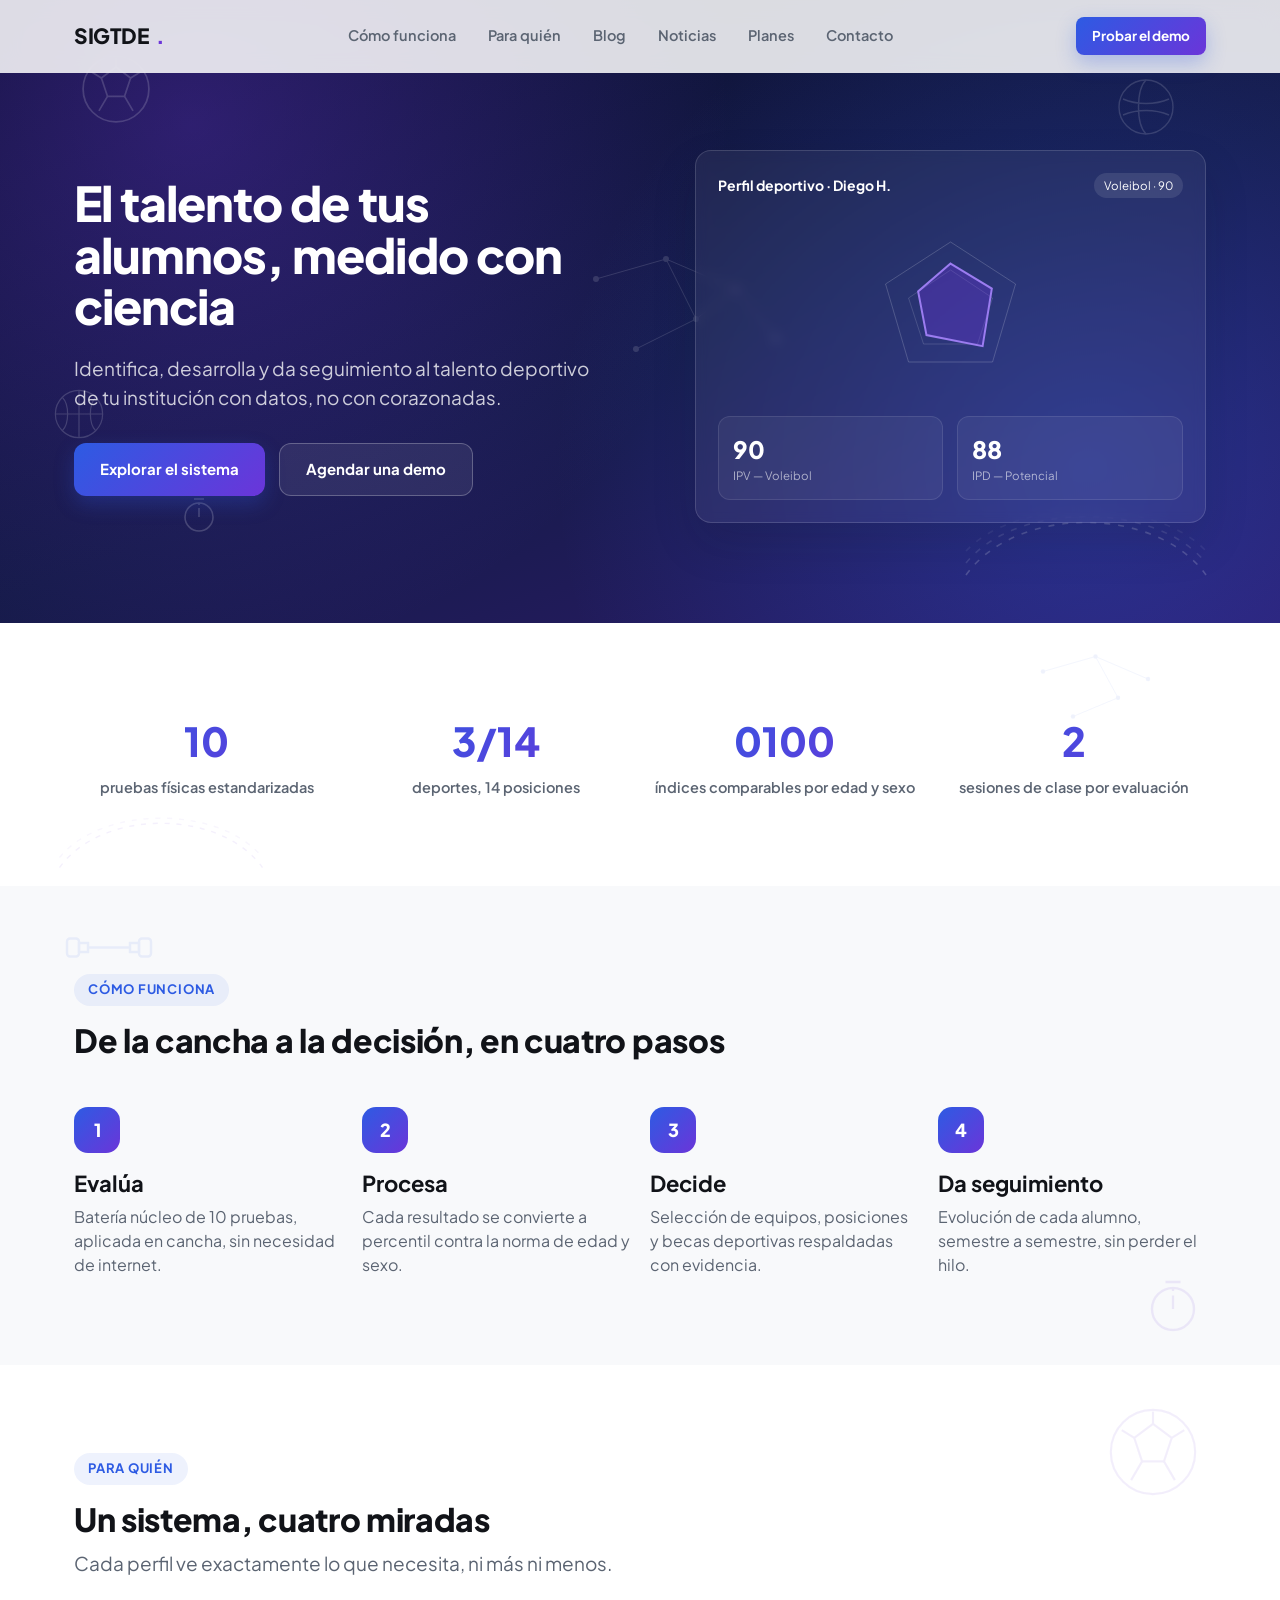
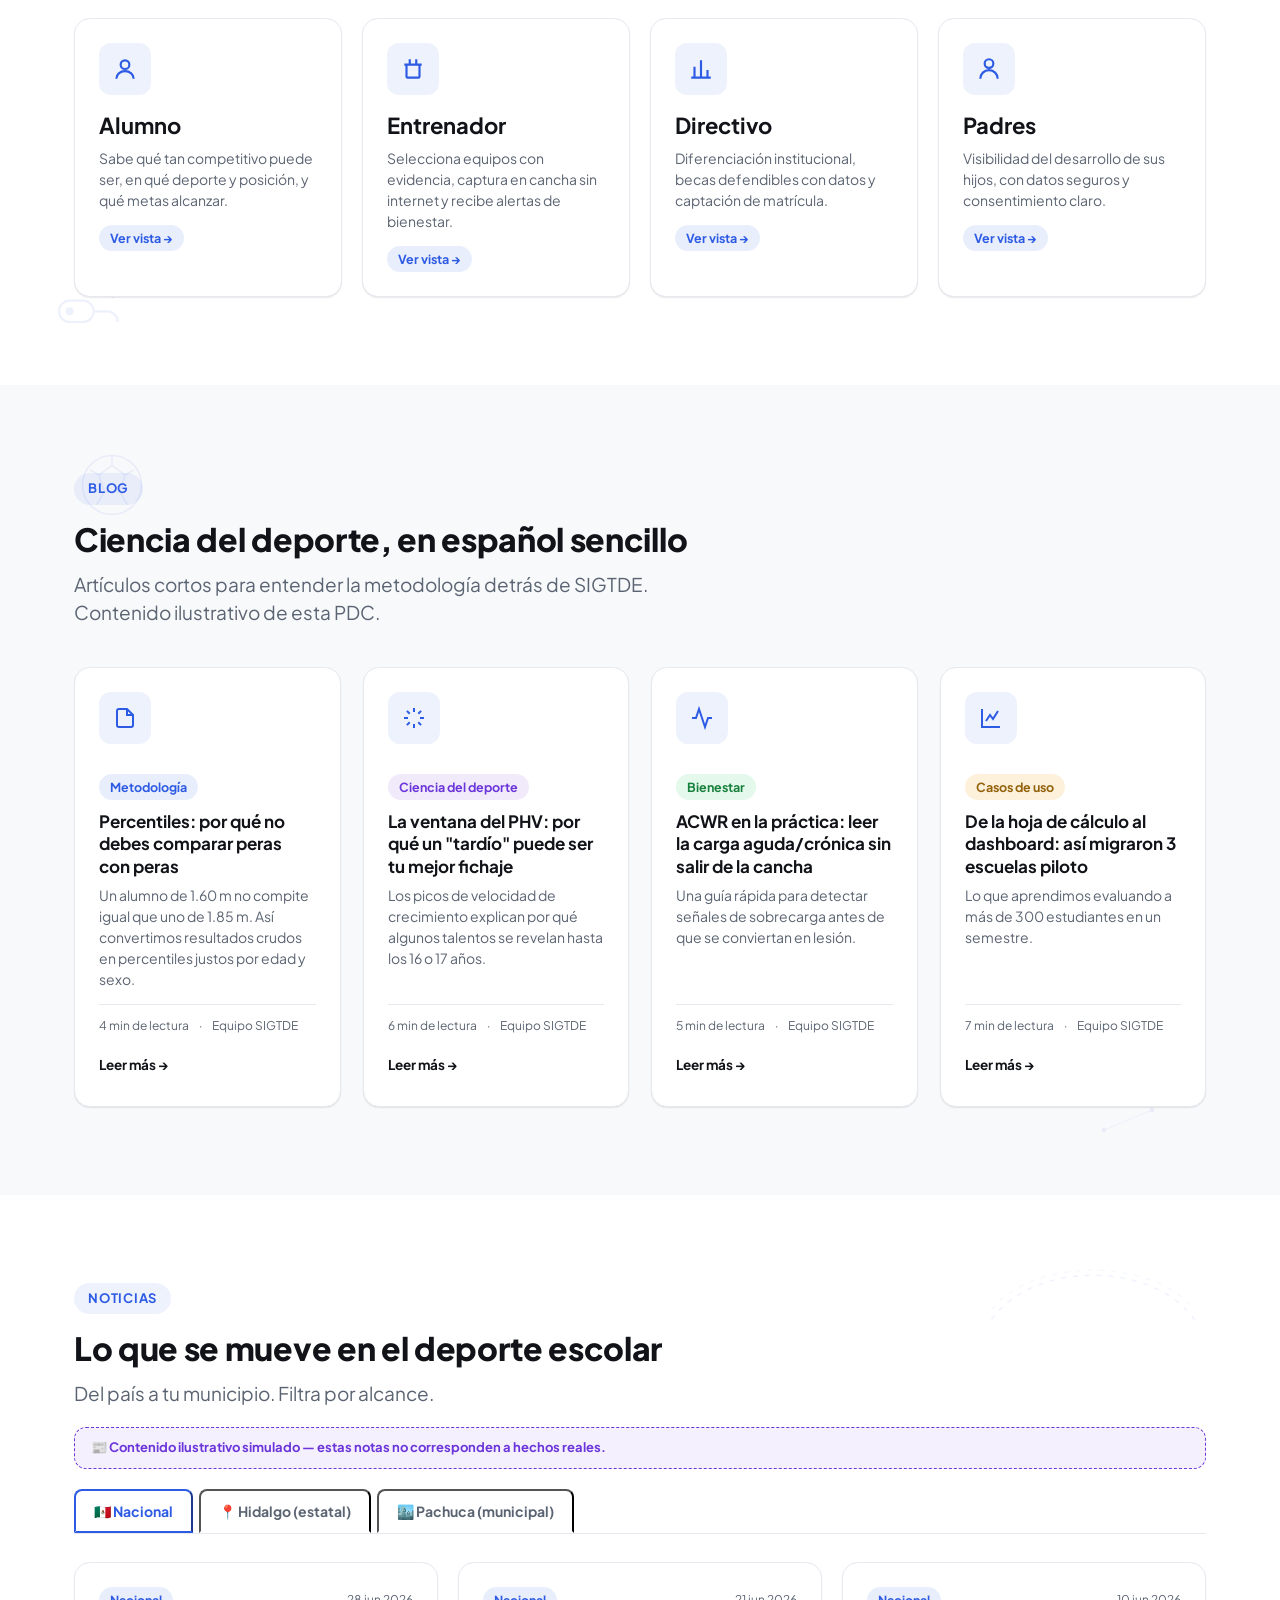
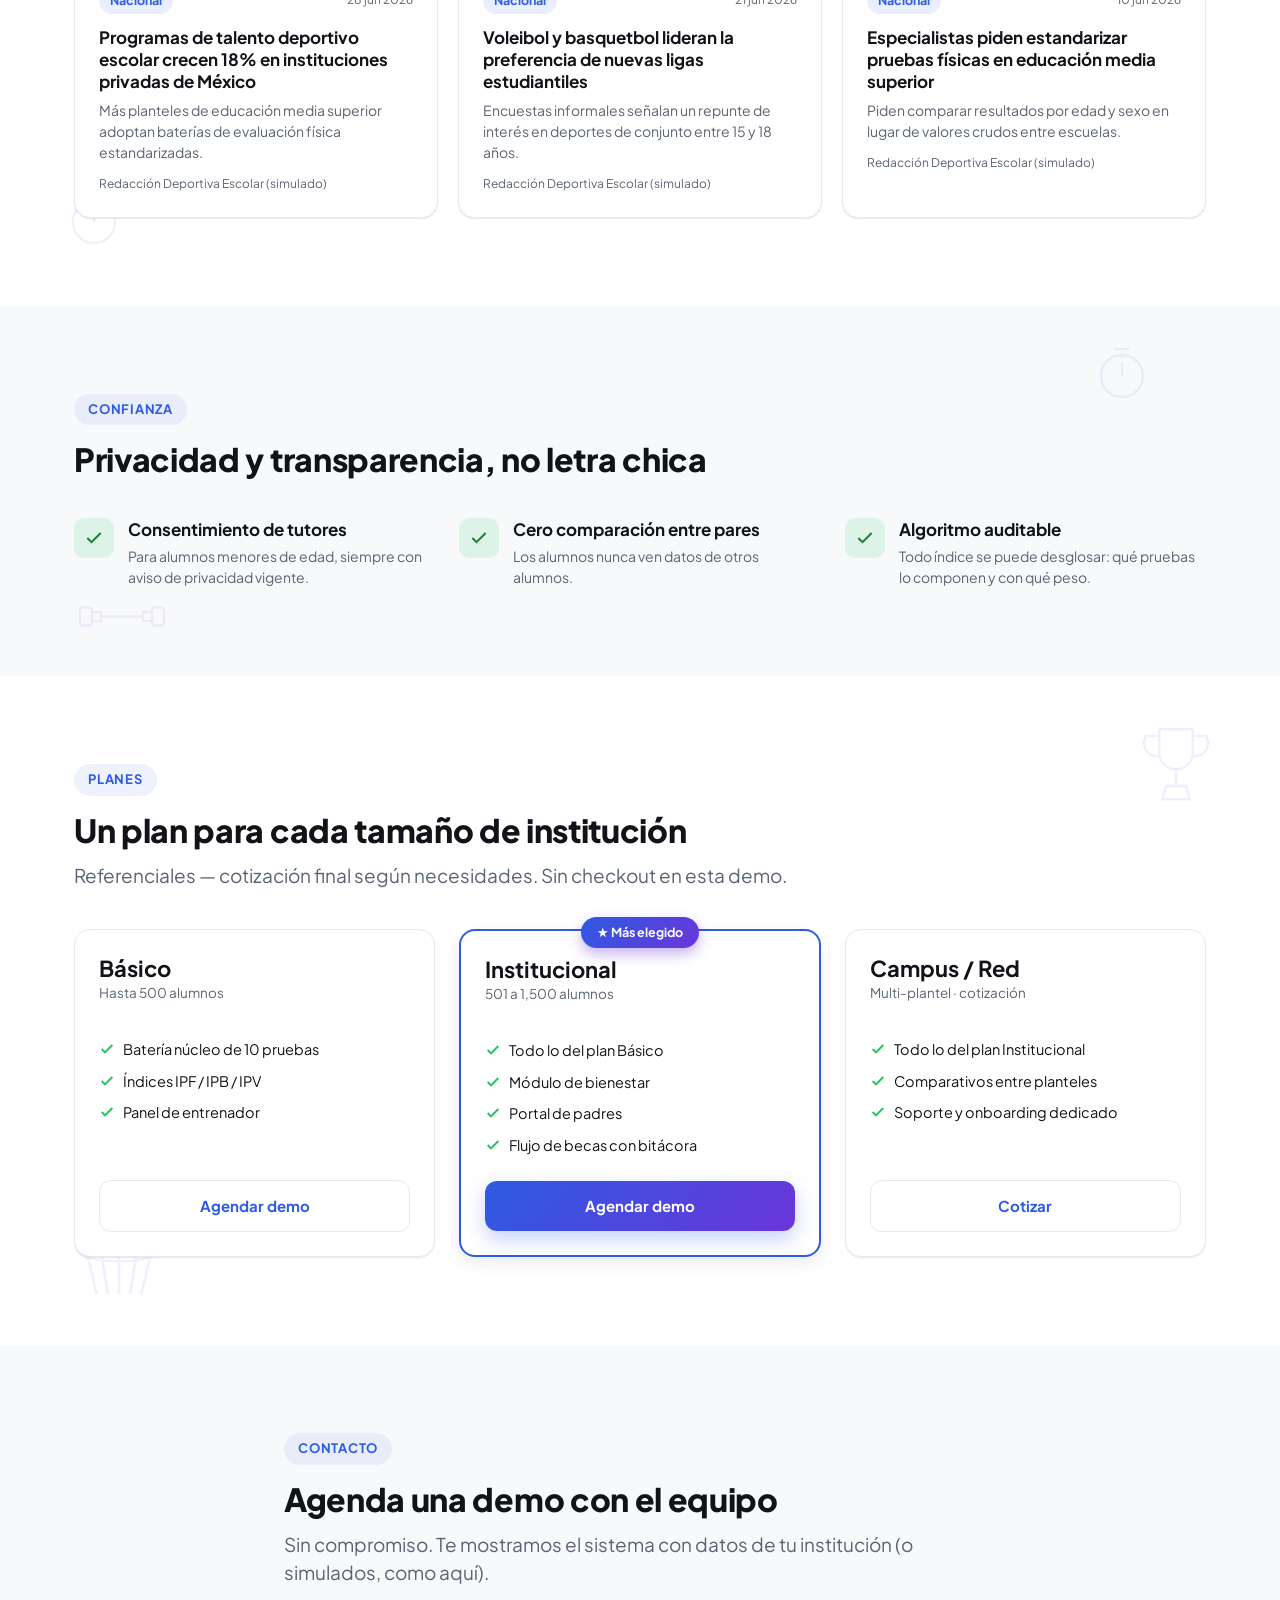
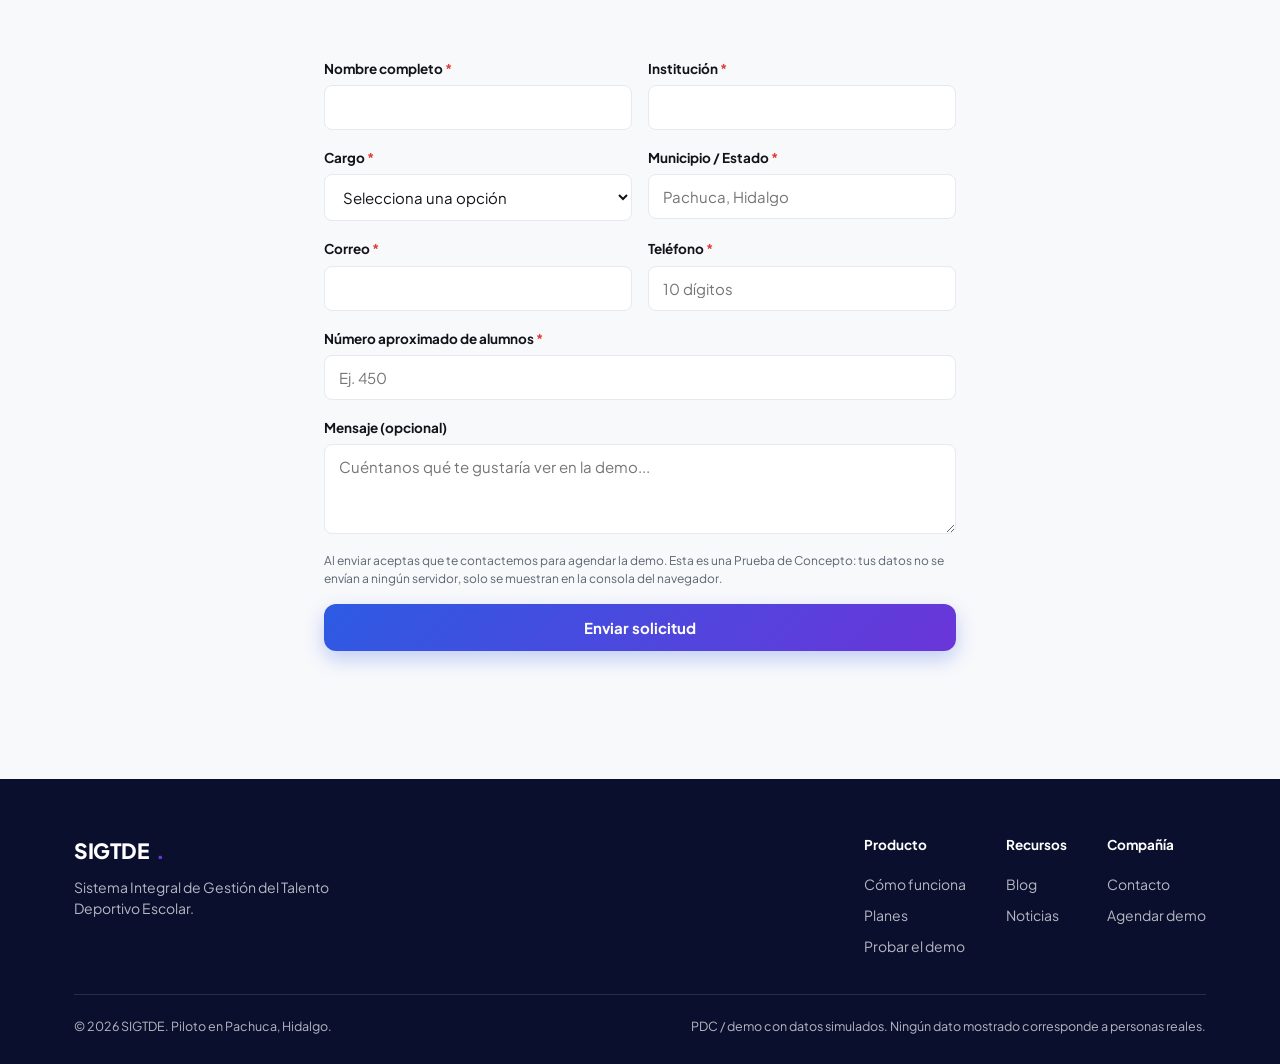
==== commit 91beedd3: "segunda version de paginas agregadas" ====
--- a/index.html
+++ b/index.html
@@ -16,6 +16,8 @@
     <nav class="navbar-links links-nav" aria-label="Navegación principal">
       <a href="#como-funciona">Cómo funciona</a>
       <a href="#para-quien">Para quién</a>
+      <a href="#blog">Blog</a>
+      <a href="#noticias">Noticias</a>
       <a href="#planes">Planes</a>
       <a href="#contacto">Contacto</a>
     </nav>
@@ -27,6 +29,8 @@
   <nav id="navMovil" class="navbar-movil" aria-label="Navegación móvil">
     <a href="#como-funciona">Cómo funciona</a>
     <a href="#para-quien">Para quién</a>
+    <a href="#blog">Blog</a>
+    <a href="#noticias">Noticias</a>
     <a href="#planes">Planes</a>
     <a href="#contacto">Contacto</a>
     <a href="demo.html" class="btn btn-primario btn-sm btn-block" style="margin-top:8px;">Probar el demo</a>
@@ -36,6 +40,46 @@
 <main>
   <!-- ================= HERO ================= -->
   <section class="hero">
+    <div class="hero-fx" aria-hidden="true">
+      <!-- Balón de futbol -->
+      <svg class="fx-pelota-futbol" viewBox="0 0 64 64" fill="none" stroke="#fff" stroke-width="1.4">
+        <circle cx="32" cy="32" r="27"/>
+        <path d="M32 14 L44 23 L39 38 L25 38 L20 23 Z" stroke-linejoin="round"/>
+        <path d="M32 14 V6 M44 23 L52 18 M39 38 L46 50 M25 38 L18 50 M20 23 L12 18"/>
+      </svg>
+      <!-- Basquetbol -->
+      <svg class="fx-basquetbol" viewBox="0 0 64 64" fill="none" stroke="#fff" stroke-width="1.4">
+        <circle cx="32" cy="32" r="27"/>
+        <path d="M5 32h54M32 5v54"/>
+        <path d="M13 13c8 8 8 30 0 38M51 13c-8 8-8 30 0 38"/>
+      </svg>
+      <!-- Voleibol -->
+      <svg class="fx-voleibol" viewBox="0 0 64 64" fill="none" stroke="#fff" stroke-width="1.4">
+        <circle cx="32" cy="32" r="27"/>
+        <path d="M9 24c14 6 32 6 46 0M9 40c14-6 32-6 46 0M32 5c-10 10-10 44 0 54"/>
+      </svg>
+      <!-- Pista de atletismo -->
+      <svg class="fx-pista" viewBox="0 0 260 90" fill="none" stroke="#fff" stroke-width="1.6">
+        <path d="M10 80 C 60 10, 200 10, 250 80" stroke-dasharray="6 8"/>
+        <path d="M10 68 C 60 6, 200 6, 250 68" stroke-dasharray="6 8" opacity=".6"/>
+        <path d="M10 56 C 60 2, 200 2, 250 56" stroke-dasharray="6 8" opacity=".35"/>
+      </svg>
+      <!-- Cronómetro -->
+      <svg class="fx-cronometro" viewBox="0 0 40 40" fill="none" stroke="#fff" stroke-width="1.6">
+        <circle cx="20" cy="22" r="14"/>
+        <path d="M20 22 V13 M15 4h10 M20 8v2"/>
+      </svg>
+      <!-- Red de puntos (estadística) -->
+      <svg class="fx-puntos" viewBox="0 0 220 120" fill="none" stroke="#fff" stroke-width="1">
+        <circle cx="20" cy="30" r="3" fill="#fff" stroke="none"/>
+        <circle cx="90" cy="10" r="3" fill="#fff" stroke="none"/>
+        <circle cx="160" cy="40" r="3" fill="#fff" stroke="none"/>
+        <circle cx="200" cy="90" r="3" fill="#fff" stroke="none"/>
+        <circle cx="60" cy="100" r="3" fill="#fff" stroke="none"/>
+        <circle cx="120" cy="70" r="3" fill="#fff" stroke="none"/>
+        <path d="M20 30 L90 10 L160 40 L200 90 M90 10 L120 70 L60 100 M160 40 L120 70"/>
+      </svg>
+    </div>
     <div class="contenedor hero-grid">
       <div>
         <h1>El talento de tus alumnos, medido con ciencia</h1>
@@ -66,6 +110,10 @@
 
   <!-- ================= CIFRAS ANIMADAS ================= -->
   <section class="seccion">
+    <div class="seccion-fx" aria-hidden="true">
+      <svg class="fx-flotar" style="top:10%;right:8%;width:150px;color:var(--primario);opacity:.07;" viewBox="0 0 200 110" fill="none" stroke="currentColor" stroke-width="1"><circle cx="20" cy="30" r="3" fill="currentColor" stroke="none"/><circle cx="90" cy="10" r="3" fill="currentColor" stroke="none"/><circle cx="160" cy="40" r="3" fill="currentColor" stroke="none"/><circle cx="60" cy="90" r="3" fill="currentColor" stroke="none"/><circle cx="120" cy="65" r="3" fill="currentColor" stroke="none"/><path d="M20 30 L90 10 L160 40 M90 10 L120 65 L60 90"/></svg>
+      <svg class="fx-deriva" style="bottom:4%;left:4%;width:220px;color:var(--acento);opacity:.07;" viewBox="0 0 260 90" fill="none" stroke="currentColor" stroke-width="1.6"><path d="M10 80 C 60 10, 200 10, 250 80" stroke-dasharray="6 8"/><path d="M10 68 C 60 6, 200 6, 250 68" stroke-dasharray="6 8" opacity=".6"/></svg>
+    </div>
     <div class="contenedor">
       <div class="cifras">
         <div data-aparecer>
@@ -90,6 +138,10 @@
 
   <!-- ================= CÓMO FUNCIONA ================= -->
   <section class="seccion seccion-alt" id="como-funciona">
+    <div class="seccion-fx" aria-hidden="true">
+      <svg class="fx-flotar-girar" style="top:8%;left:5%;width:90px;color:var(--primario);opacity:.08;" viewBox="0 0 60 30" fill="none" stroke="currentColor" stroke-width="1.6"><rect x="2" y="9" width="8" height="12" rx="2"/><rect x="50" y="9" width="8" height="12" rx="2"/><rect x="10" y="12" width="6" height="6"/><rect x="44" y="12" width="6" height="6"/><path d="M16 15h28"/></svg>
+      <svg class="fx-pulso" style="bottom:6%;right:6%;width:60px;color:var(--acento);opacity:.09;" viewBox="0 0 40 40" fill="none" stroke="currentColor" stroke-width="1.6"><circle cx="20" cy="22" r="14"/><path d="M20 22 V13 M15 4h10 M20 8v2"/></svg>
+    </div>
     <div class="contenedor">
       <span class="etiqueta-seccion">Cómo funciona</span>
       <h2>De la cancha a la decisión, en cuatro pasos</h2>
@@ -120,6 +172,10 @@
 
   <!-- ================= CUATRO MIRADAS ================= -->
   <section class="seccion" id="para-quien">
+    <div class="seccion-fx" aria-hidden="true">
+      <svg class="fx-flotar-girar" style="top:6%;right:6%;width:100px;color:var(--acento);opacity:.08;" viewBox="0 0 64 64" fill="none" stroke="currentColor" stroke-width="1.4"><circle cx="32" cy="32" r="27"/><path d="M32 14 L44 23 L39 38 L25 38 L20 23 Z" stroke-linejoin="round"/><path d="M32 14 V6 M44 23 L52 18 M39 38 L46 50 M25 38 L18 50 M20 23 L12 18"/></svg>
+      <svg class="fx-flotar" style="bottom:8%;left:4%;width:80px;color:var(--primario);opacity:.08;" viewBox="0 0 60 40" fill="none" stroke="currentColor" stroke-width="1.6"><rect x="6" y="14" width="26" height="16" rx="8"/><circle cx="14" cy="22" r="3" fill="currentColor" stroke="none"/><path d="M32 22h10a8 8 0 0 1 8 8v0"/><path d="M46 12 L52 6"/></svg>
+    </div>
     <div class="contenedor">
       <span class="etiqueta-seccion">Para quién</span>
       <h2>Un sistema, cuatro miradas</h2>
@@ -153,8 +209,81 @@
     </div>
   </section>
 
+  <!-- ================= BLOG ================= -->
+  <section class="seccion seccion-alt" id="blog">
+    <div class="seccion-fx" aria-hidden="true">
+      <svg class="fx-flotar-girar" style="top:8%;left:6%;width:70px;color:var(--primario);opacity:.08;" viewBox="0 0 64 64" fill="none" stroke="currentColor" stroke-width="1.4"><circle cx="32" cy="32" r="27"/><path d="M32 14 L44 23 L39 38 L25 38 L20 23 Z" stroke-linejoin="round"/><path d="M32 14 V6 M44 23 L52 18 M39 38 L46 50 M25 38 L18 50 M20 23 L12 18"/></svg>
+      <svg class="fx-deriva" style="bottom:6%;right:5%;width:160px;color:var(--acento);opacity:.07;" viewBox="0 0 200 110" fill="none" stroke="currentColor" stroke-width="1"><circle cx="20" cy="30" r="3" fill="currentColor" stroke="none"/><circle cx="90" cy="10" r="3" fill="currentColor" stroke="none"/><circle cx="160" cy="40" r="3" fill="currentColor" stroke="none"/><circle cx="60" cy="90" r="3" fill="currentColor" stroke="none"/><circle cx="120" cy="65" r="3" fill="currentColor" stroke="none"/><path d="M20 30 L90 10 L160 40 M90 10 L120 65 L60 90"/></svg>
+    </div>
+    <div class="contenedor">
+      <span class="etiqueta-seccion">Blog</span>
+      <h2>Ciencia del deporte, en español sencillo</h2>
+      <p class="texto-grande" style="margin-top:12px;max-width:640px;">Artículos cortos para entender la metodología detrás de SIGTDE. Contenido ilustrativo de esta PDC.</p>
+
+      <div class="blog-grid" style="margin-top:40px;">
+        <article class="tarjeta tarjeta-hover blog-card" data-aparecer>
+          <div class="mirada-icono"><svg width="24" height="24" viewBox="0 0 24 24" fill="none" stroke="currentColor" stroke-width="2"><path d="M4 19V5a2 2 0 0 1 2-2h8l6 6v10a2 2 0 0 1-2 2H6a2 2 0 0 1-2-2Z"/><path d="M14 3v6h6"/></svg></div>
+          <span class="badge badge-azul" style="margin-top:14px;align-self:flex-start;">Metodología</span>
+          <h3 style="font-size:17px;margin-top:10px;">Percentiles: por qué no debes comparar peras con peras</h3>
+          <p class="texto-muted texto-sm" style="margin-top:8px;">Un alumno de 1.60 m no compite igual que uno de 1.85 m. Así convertimos resultados crudos en percentiles justos por edad y sexo.</p>
+          <div class="blog-meta"><span>4 min de lectura</span><span>·</span><span>Equipo SIGTDE</span></div>
+          <button type="button" class="btn btn-fantasma btn-sm blog-leer-mas" style="margin-top:12px;align-self:flex-start;padding-left:0;">Leer más →</button>
+        </article>
+        <article class="tarjeta tarjeta-hover blog-card" data-aparecer>
+          <div class="mirada-icono"><svg width="24" height="24" viewBox="0 0 24 24" fill="none" stroke="currentColor" stroke-width="2"><path d="M12 2v4M12 18v4M4.9 4.9l2.8 2.8M16.3 16.3l2.8 2.8M2 12h4M18 12h4M4.9 19.1l2.8-2.8M16.3 7.7l2.8-2.8"/></svg></div>
+          <span class="badge badge-violeta" style="margin-top:14px;align-self:flex-start;">Ciencia del deporte</span>
+          <h3 style="font-size:17px;margin-top:10px;">La ventana del PHV: por qué un "tardío" puede ser tu mejor fichaje</h3>
+          <p class="texto-muted texto-sm" style="margin-top:8px;">Los picos de velocidad de crecimiento explican por qué algunos talentos se revelan hasta los 16 o 17 años.</p>
+          <div class="blog-meta"><span>6 min de lectura</span><span>·</span><span>Equipo SIGTDE</span></div>
+          <button type="button" class="btn btn-fantasma btn-sm blog-leer-mas" style="margin-top:12px;align-self:flex-start;padding-left:0;">Leer más →</button>
+        </article>
+        <article class="tarjeta tarjeta-hover blog-card" data-aparecer>
+          <div class="mirada-icono"><svg width="24" height="24" viewBox="0 0 24 24" fill="none" stroke="currentColor" stroke-width="2"><path d="M22 12h-4l-3 9L9 3l-3 9H2"/></svg></div>
+          <span class="badge badge-exito" style="margin-top:14px;align-self:flex-start;">Bienestar</span>
+          <h3 style="font-size:17px;margin-top:10px;">ACWR en la práctica: leer la carga aguda/crónica sin salir de la cancha</h3>
+          <p class="texto-muted texto-sm" style="margin-top:8px;">Una guía rápida para detectar señales de sobrecarga antes de que se conviertan en lesión.</p>
+          <div class="blog-meta"><span>5 min de lectura</span><span>·</span><span>Equipo SIGTDE</span></div>
+          <button type="button" class="btn btn-fantasma btn-sm blog-leer-mas" style="margin-top:12px;align-self:flex-start;padding-left:0;">Leer más →</button>
+        </article>
+        <article class="tarjeta tarjeta-hover blog-card" data-aparecer>
+          <div class="mirada-icono"><svg width="24" height="24" viewBox="0 0 24 24" fill="none" stroke="currentColor" stroke-width="2"><path d="M3 3v18h18"/><path d="M7 15l4-6 3 4 5-8"/></svg></div>
+          <span class="badge badge-alerta" style="margin-top:14px;align-self:flex-start;">Casos de uso</span>
+          <h3 style="font-size:17px;margin-top:10px;">De la hoja de cálculo al dashboard: así migraron 3 escuelas piloto</h3>
+          <p class="texto-muted texto-sm" style="margin-top:8px;">Lo que aprendimos evaluando a más de 300 estudiantes en un semestre.</p>
+          <div class="blog-meta"><span>7 min de lectura</span><span>·</span><span>Equipo SIGTDE</span></div>
+          <button type="button" class="btn btn-fantasma btn-sm blog-leer-mas" style="margin-top:12px;align-self:flex-start;padding-left:0;">Leer más →</button>
+        </article>
+      </div>
+    </div>
+  </section>
+
+  <!-- ================= NOTICIAS ================= -->
+  <section class="seccion" id="noticias">
+    <div class="seccion-fx" aria-hidden="true">
+      <svg class="fx-deriva" style="top:8%;right:6%;width:220px;color:var(--primario);opacity:.07;" viewBox="0 0 260 90" fill="none" stroke="currentColor" stroke-width="1.6"><path d="M10 80 C 60 10, 200 10, 250 80" stroke-dasharray="6 8"/><path d="M10 68 C 60 6, 200 6, 250 68" stroke-dasharray="6 8" opacity=".6"/></svg>
+      <svg class="fx-pulso" style="bottom:8%;left:5%;width:60px;color:var(--acento);opacity:.08;" viewBox="0 0 40 40" fill="none" stroke="currentColor" stroke-width="1.6"><circle cx="20" cy="22" r="14"/><path d="M20 22 V13 M15 4h10 M20 8v2"/></svg>
+    </div>
+    <div class="contenedor">
+      <span class="etiqueta-seccion">Noticias</span>
+      <h2>Lo que se mueve en el deporte escolar</h2>
+      <p class="texto-grande" style="margin-top:12px;max-width:640px;">Del país a tu municipio. Filtra por alcance.</p>
+      <div class="aviso-simulado" style="margin-top:20px;">📰 Contenido ilustrativo simulado — estas notas no corresponden a hechos reales.</div>
+
+      <div class="tabs" id="tabsNoticias" style="margin-top:12px;">
+        <button type="button" class="tab activo" data-ambito="nacional">🇲🇽 Nacional</button>
+        <button type="button" class="tab" data-ambito="estatal">📍 Hidalgo (estatal)</button>
+        <button type="button" class="tab" data-ambito="municipal">🏙️ Pachuca (municipal)</button>
+      </div>
+      <div id="listaNoticias" class="noticias-lista" style="margin-top:28px;"></div>
+    </div>
+  </section>
+
   <!-- ================= CONFIANZA / PRIVACIDAD ================= -->
   <section class="seccion seccion-alt">
+    <div class="seccion-fx" aria-hidden="true">
+      <svg class="fx-pulso" style="top:10%;right:10%;width:60px;color:var(--primario);opacity:.08;" viewBox="0 0 40 40" fill="none" stroke="currentColor" stroke-width="1.6"><circle cx="20" cy="22" r="14"/><path d="M20 22 V13 M15 4h10 M20 8v2"/></svg>
+      <svg class="fx-flotar" style="bottom:10%;left:6%;width:90px;color:var(--acento);opacity:.07;" viewBox="0 0 60 30" fill="none" stroke="currentColor" stroke-width="1.6"><rect x="2" y="9" width="8" height="12" rx="2"/><rect x="50" y="9" width="8" height="12" rx="2"/><rect x="10" y="12" width="6" height="6"/><rect x="44" y="12" width="6" height="6"/><path d="M16 15h28"/></svg>
+    </div>
     <div class="contenedor">
       <span class="etiqueta-seccion">Confianza</span>
       <h2>Privacidad y transparencia, no letra chica</h2>
@@ -177,6 +306,10 @@
 
   <!-- ================= PLANES ================= -->
   <section class="seccion" id="planes">
+    <div class="seccion-fx" aria-hidden="true">
+      <svg class="fx-flotar" style="top:6%;right:5%;width:80px;color:var(--acento);opacity:.08;" viewBox="0 0 48 60" fill="none" stroke="currentColor" stroke-width="1.5"><path d="M14 8h20v14a10 10 0 0 1-20 0V8Z"/><path d="M14 12H6a8 8 0 0 0 8 12M34 12h8a8 8 0 0 1-8 12"/><path d="M24 32v10M16 50h16M18 42h12l2 8H16l2-8Z"/></svg>
+      <svg class="fx-deriva" style="bottom:6%;left:5%;width:110px;color:var(--primario);opacity:.07;" viewBox="0 0 60 40" fill="none" stroke="currentColor" stroke-width="1.5"><ellipse cx="30" cy="10" rx="22" ry="6"/><path d="M12 10 L18 34 M48 10 L42 34 M20 10 L24 34 M40 10 L36 34 M30 10 L30 34"/></svg>
+    </div>
     <div class="contenedor">
       <span class="etiqueta-seccion">Planes</span>
       <h2>Un plan para cada tamaño de institución</h2>
@@ -193,7 +326,7 @@
           <a href="#agenda-demo" class="btn btn-secundario btn-block">Agendar demo</a>
         </div>
         <div class="tarjeta plan-tarjeta destacado" data-aparecer>
-          <span class="badge badge-violeta" style="position:absolute;top:-12px;left:24px;">Más elegido</span>
+          <span class="badge badge-flotante">★ Más elegido</span>
           <h3>Institucional</h3>
           <p class="plan-precio-nota">501 a 1,500 alumnos</p>
           <ul class="plan-lista">
@@ -312,6 +445,11 @@
           <a href="demo.html">Probar el demo</a>
         </div>
         <div>
+          <h4>Recursos</h4>
+          <a href="#blog">Blog</a>
+          <a href="#noticias">Noticias</a>
+        </div>
+        <div>
           <h4>Compañía</h4>
           <a href="#contacto">Contacto</a>
           <a href="#agenda-demo">Agendar demo</a>
--- a/css/styles.css
+++ b/css/styles.css
@@ -87,8 +87,20 @@
   margin: 0 auto;
   padding: 0 24px;
 }
-.seccion { padding: 88px 0; }
+.seccion { padding: 88px 0; position: relative; overflow: hidden; }
 .seccion-alt { background: var(--bg-alt); }
+.seccion > .contenedor { position: relative; z-index: 1; }
+
+/* ---- Fondo decorativo reutilizable para secciones claras (sutil, bajo opacidad) ---- */
+.seccion-fx { position: absolute; inset: 0; overflow: hidden; pointer-events: none; z-index: 0; }
+.seccion-fx svg { position: absolute; }
+.fx-flotar { animation: fxFlotar 9s ease-in-out infinite; }
+.fx-flotar-girar { animation: fxFlotarGirar 17s ease-in-out infinite; }
+.fx-deriva { animation: fxDeriva 21s ease-in-out infinite; }
+.fx-pulso { animation: fxPulso 7s ease-in-out infinite; }
+@media (prefers-reduced-motion: reduce) {
+  .seccion-fx svg { animation: none !important; }
+}
 @media (max-width: 720px) {
   .seccion { padding: 56px 0; }
 }
@@ -359,9 +371,26 @@
   overflow: hidden;
 }
 .hero::before {
-  content: ''; position: absolute; inset: 0;
+  content: ''; position: absolute; inset: 0; z-index: 0;
   background-image: radial-gradient(circle at 15% 20%, rgba(107,53,217,.35), transparent 45%),
                      radial-gradient(circle at 85% 75%, rgba(45,91,227,.35), transparent 45%);
+}
+
+/* ---- Fondo animado de vectores deportivos (decorativo, aria-hidden) ---- */
+.hero-fx { position: absolute; inset: 0; overflow: hidden; pointer-events: none; z-index: 0; }
+.hero-fx svg { position: absolute; opacity: .16; }
+.hero-fx .fx-pelota-futbol   { top: 8%;  left: 6%;  width: 78px;  animation: fxFlotarGirar 16s ease-in-out infinite; }
+.hero-fx .fx-basquetbol      { top: 62%; left: 4%;  width: 56px;  animation: fxFlotarGirar 13s ease-in-out infinite reverse; animation-delay: -3s; }
+.hero-fx .fx-voleibol        { top: 12%; right: 8%; width: 64px;  animation: fxFlotarGirar 18s ease-in-out infinite; animation-delay: -6s; opacity: .14; }
+.hero-fx .fx-pista           { bottom: 6%; right: 5%; width: 260px; animation: fxDeriva 22s ease-in-out infinite; opacity: .18; }
+.hero-fx .fx-cronometro      { bottom: 14%; left: 14%; width: 40px; animation: fxFlotar 9s ease-in-out infinite; animation-delay: -2s; opacity: .18; }
+.hero-fx .fx-puntos          { top: 40%; left: 45%; width: 220px; animation: fxPulso 6s ease-in-out infinite; opacity: .13; }
+@keyframes fxFlotar { 0%, 100% { transform: translateY(0); } 50% { transform: translateY(-16px); } }
+@keyframes fxFlotarGirar { 0% { transform: translateY(0) rotate(0deg); } 50% { transform: translateY(-20px) rotate(180deg); } 100% { transform: translateY(0) rotate(360deg); } }
+@keyframes fxDeriva { 0%, 100% { transform: translateX(0) translateY(0); } 50% { transform: translateX(-14px) translateY(10px); } }
+@keyframes fxPulso { 0%, 100% { opacity: .08; transform: scale(1); } 50% { opacity: .18; transform: scale(1.04); } }
+@media (prefers-reduced-motion: reduce) {
+  .hero-fx svg { animation: none !important; }
 }
 .hero-grid { display: grid; grid-template-columns: 1.05fr .95fr; gap: 56px; align-items: center; position: relative; z-index: 1; }
 @media (max-width: 940px) { .hero-grid { grid-template-columns: 1fr; } .hero { padding: 120px 0 64px; } }
@@ -413,11 +442,27 @@
 .planes { display: grid; grid-template-columns: repeat(3, 1fr); gap: 24px; align-items: stretch; }
 @media (max-width: 940px) { .planes { grid-template-columns: 1fr; } }
 .plan-tarjeta { display: flex; flex-direction: column; }
-.plan-tarjeta.destacado { border: 2px solid var(--primario); box-shadow: var(--sombra-md); position: relative; }
+.plan-tarjeta.destacado { border: 2px solid var(--primario); box-shadow: var(--sombra-md); position: relative; overflow: visible; }
+.badge-flotante {
+  position: absolute; top: -14px; left: 50%; transform: translateX(-50%); z-index: 2;
+  background: var(--gradiente); color: #fff; box-shadow: 0 6px 14px rgba(107, 53, 217, .38);
+  padding: 6px 16px;
+}
 .plan-precio-nota { color: var(--text-muted); font-size: 13.5px; margin-bottom: 18px; }
 .plan-lista { display: flex; flex-direction: column; gap: 10px; margin: 18px 0 24px; flex-grow: 1; }
 .plan-lista li { display: flex; gap: 8px; font-size: 14.5px; align-items: flex-start; }
 .plan-lista li svg { flex-shrink: 0; margin-top: 2px; color: var(--exito); }
+
+.blog-grid { display: grid; grid-template-columns: repeat(4, 1fr); gap: 22px; }
+@media (max-width: 980px) { .blog-grid { grid-template-columns: 1fr 1fr; } }
+@media (max-width: 560px) { .blog-grid { grid-template-columns: 1fr; } }
+.blog-card { display: flex; flex-direction: column; }
+.blog-card p.texto-muted { flex-grow: 1; }
+.blog-meta { display: flex; gap: 10px; align-items: center; font-size: 12px; color: var(--text-muted); margin-top: 14px; padding-top: 12px; border-top: 1px solid var(--borde); }
+
+.noticias-lista { display: grid; grid-template-columns: repeat(3, 1fr); gap: 20px; }
+@media (max-width: 860px) { .noticias-lista { grid-template-columns: 1fr; } }
+.noticia-item { display: flex; flex-direction: column; }
 
 .form-demo-wrap { background: var(--bg-alt); border-radius: var(--radio-lg); padding: 40px; }
 @media (max-width: 640px) { .form-demo-wrap { padding: 24px; } }
@@ -469,8 +514,9 @@
 .vista { padding: 32px 0 80px; }
 .vista-cabecera { margin-bottom: 28px; }
 .vista-grid { display: grid; grid-template-columns: repeat(12, 1fr); gap: 22px; }
-.col-4 { grid-column: span 4; } .col-6 { grid-column: span 6; } .col-8 { grid-column: span 8; } .col-12 { grid-column: span 12; }
-@media (max-width: 980px) { .col-4, .col-6, .col-8 { grid-column: span 12; } }
+.col-4 { grid-column: span 4; } .col-5 { grid-column: span 5; } .col-6 { grid-column: span 6; }
+.col-7 { grid-column: span 7; } .col-8 { grid-column: span 8; } .col-12 { grid-column: span 12; }
+@media (max-width: 980px) { .col-4, .col-5, .col-6, .col-7, .col-8 { grid-column: span 12; } }
 
 .persona-card { display: flex; gap: 16px; align-items: center; }
 .persona-datos h3 { margin-bottom: 4px; }
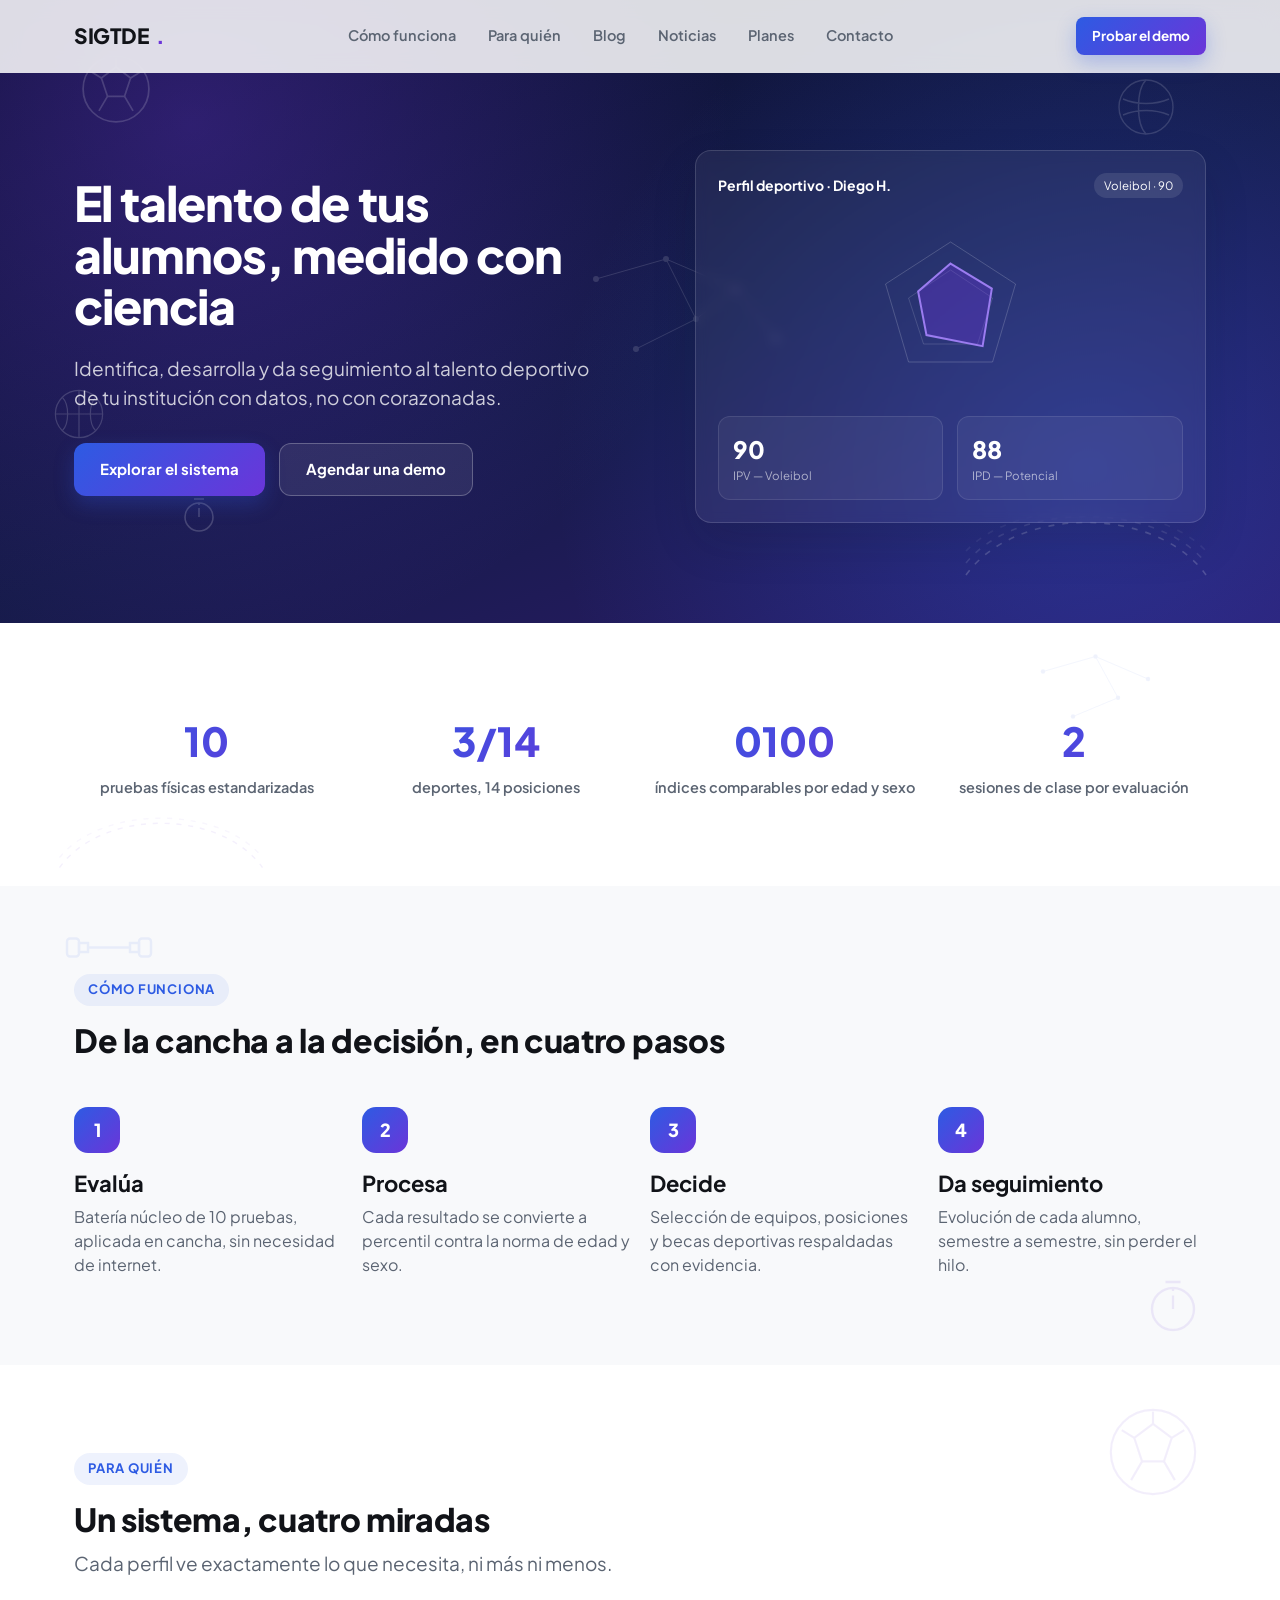
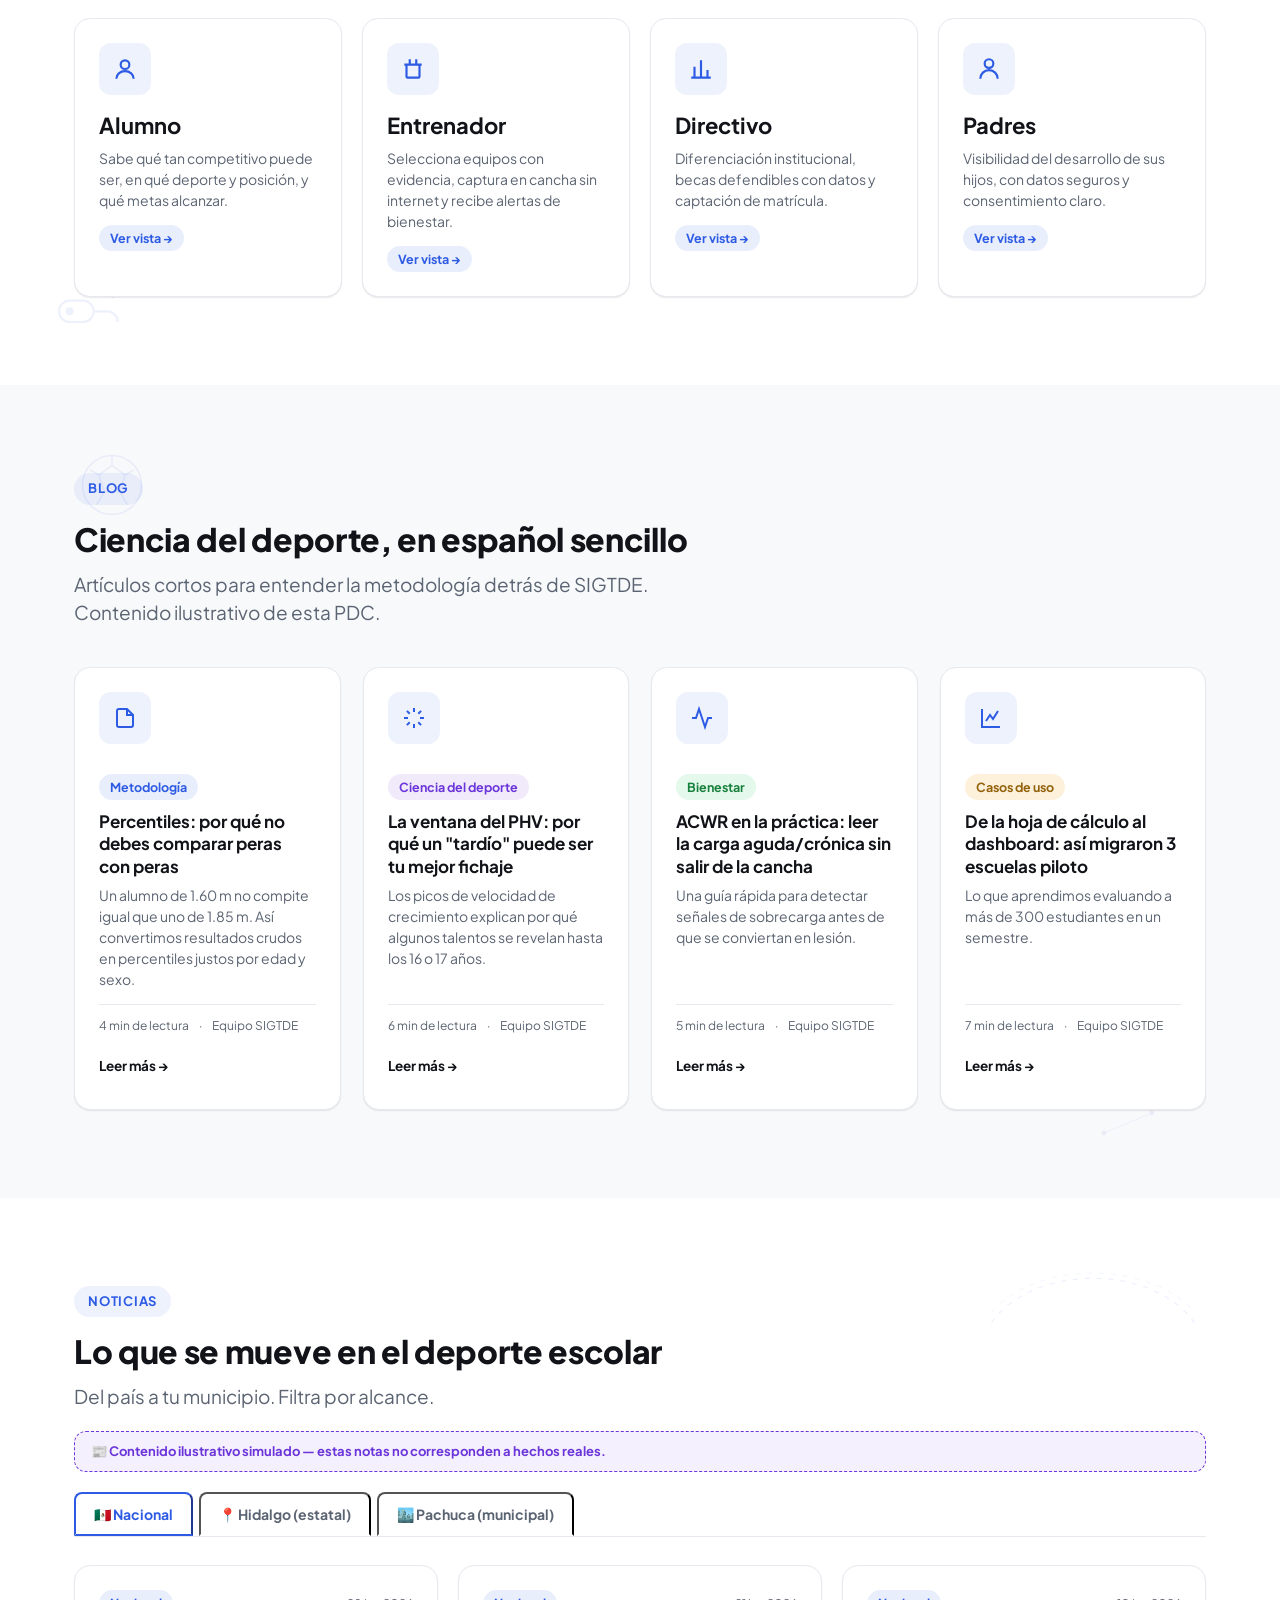
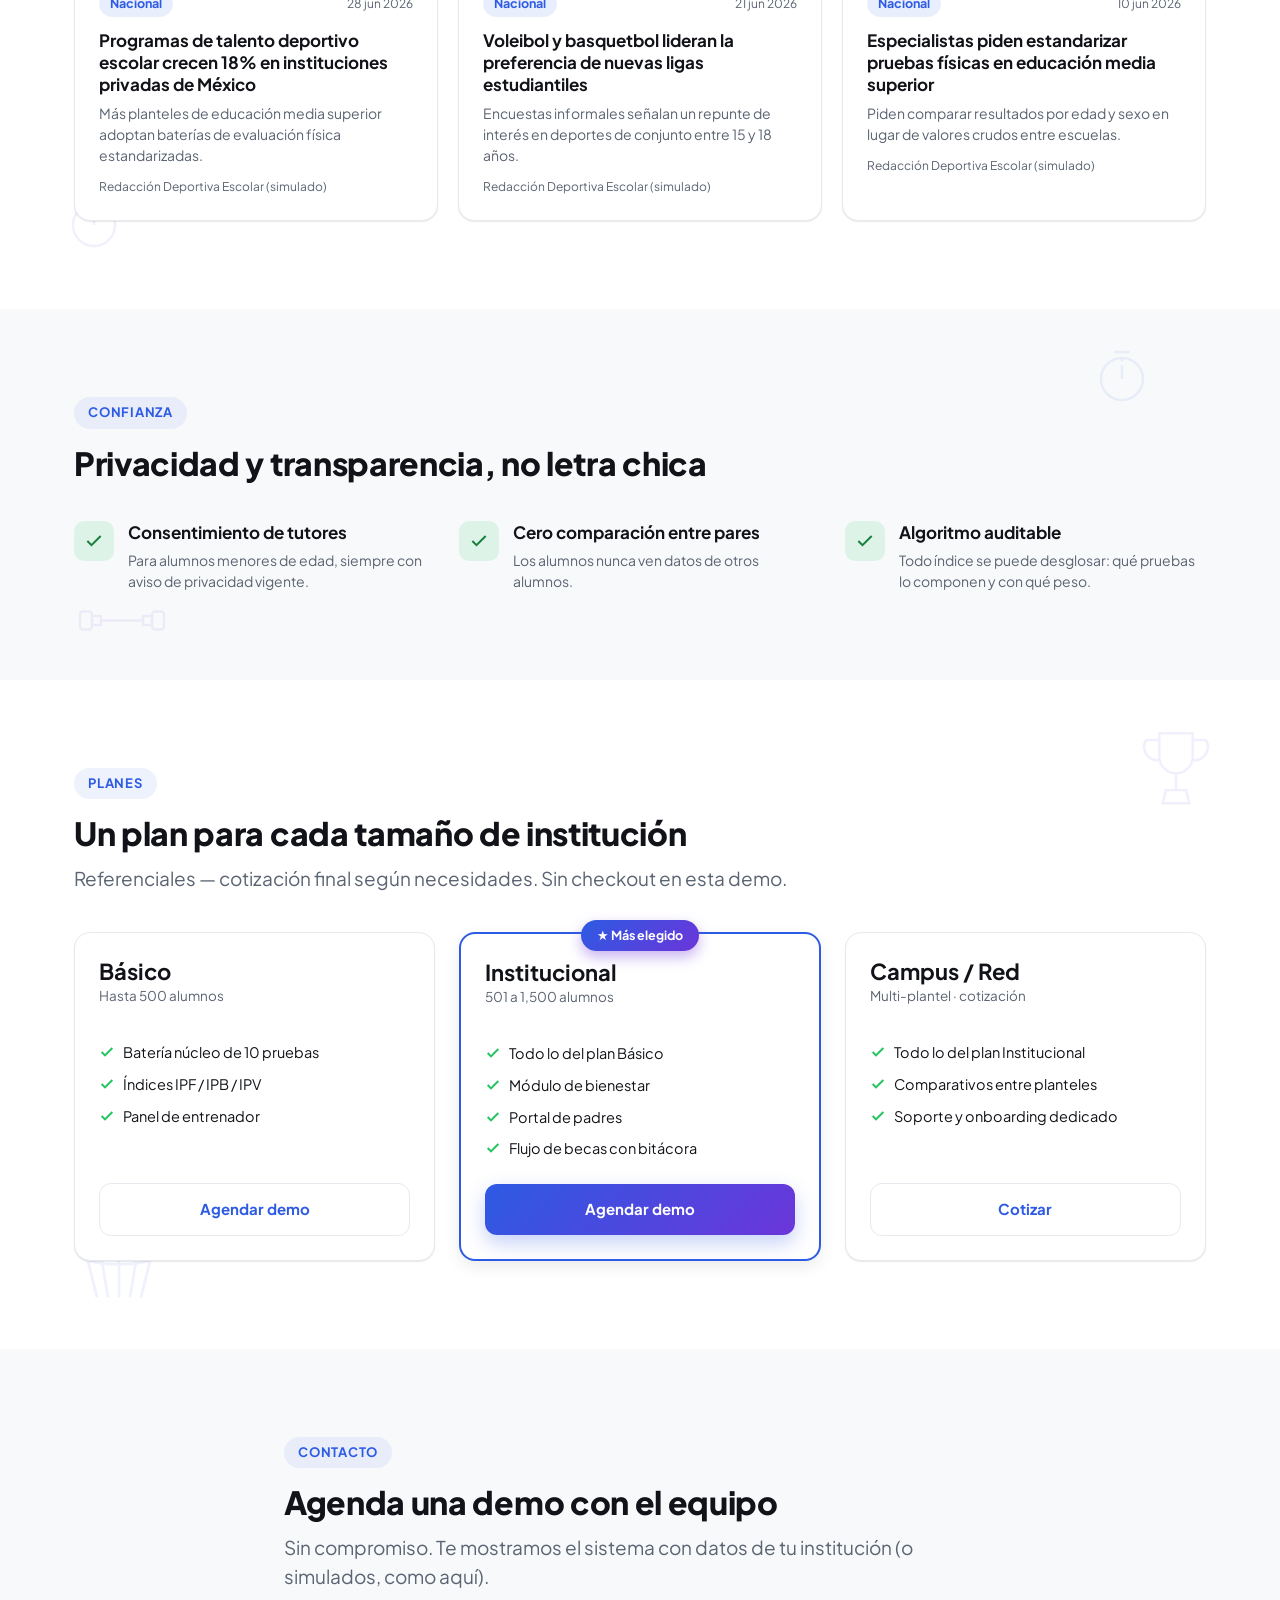
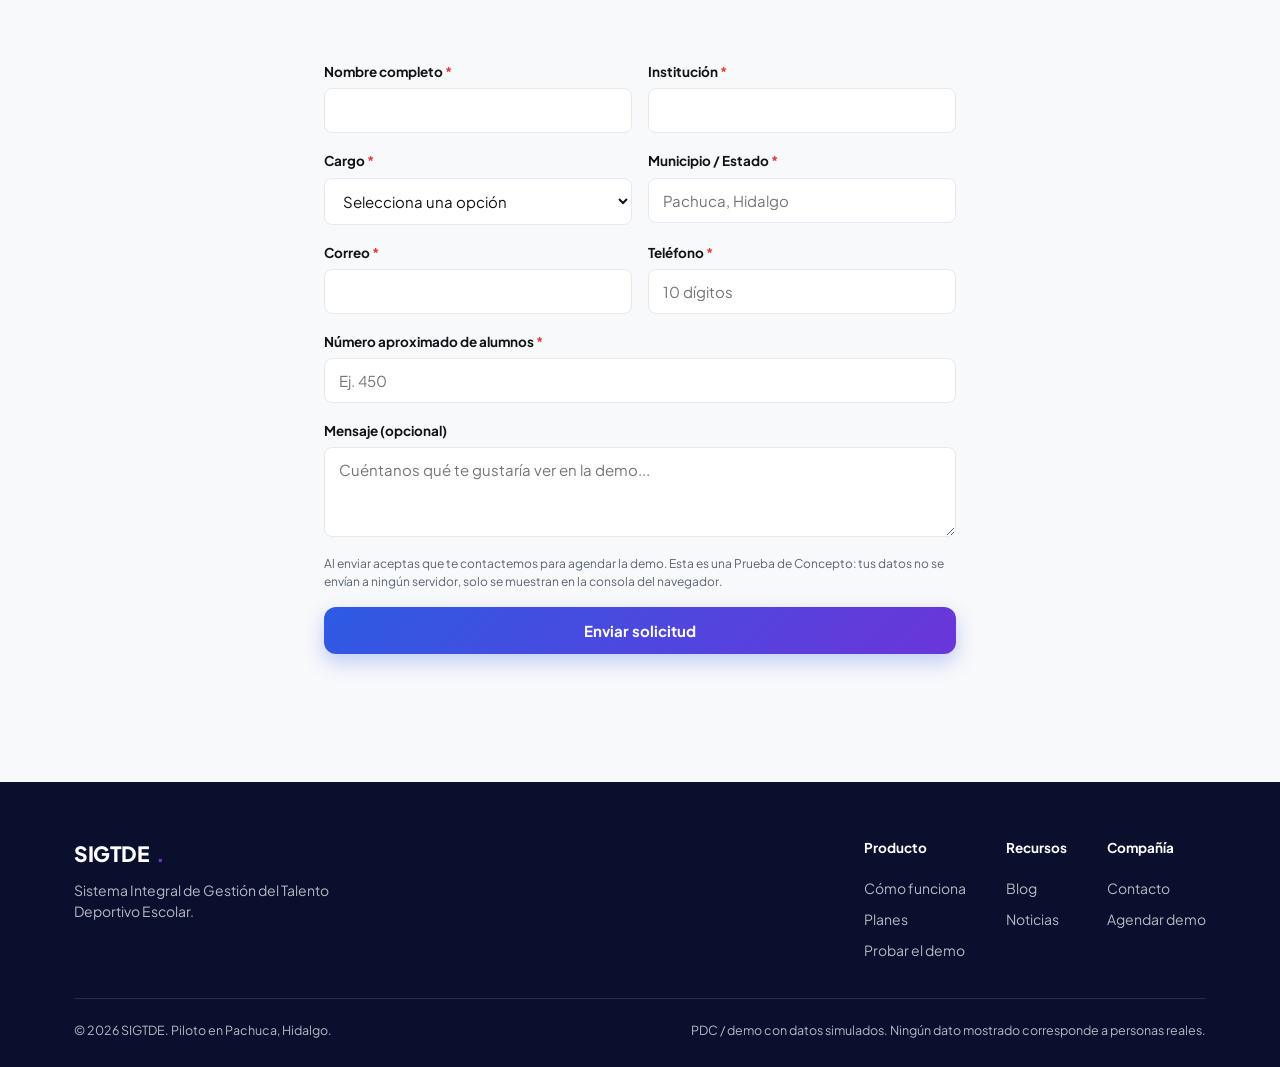
==== commit dc71f028: "ultima version" ====
--- a/index.html
+++ b/index.html
@@ -227,7 +227,7 @@
           <h3 style="font-size:17px;margin-top:10px;">Percentiles: por qué no debes comparar peras con peras</h3>
           <p class="texto-muted texto-sm" style="margin-top:8px;">Un alumno de 1.60 m no compite igual que uno de 1.85 m. Así convertimos resultados crudos en percentiles justos por edad y sexo.</p>
           <div class="blog-meta"><span>4 min de lectura</span><span>·</span><span>Equipo SIGTDE</span></div>
-          <button type="button" class="btn btn-fantasma btn-sm blog-leer-mas" style="margin-top:12px;align-self:flex-start;padding-left:0;">Leer más →</button>
+          <a href="blog-post.html?post=percentiles" class="btn btn-fantasma btn-sm" style="margin-top:12px;align-self:flex-start;padding-left:0;">Leer más →</a>
         </article>
         <article class="tarjeta tarjeta-hover blog-card" data-aparecer>
           <div class="mirada-icono"><svg width="24" height="24" viewBox="0 0 24 24" fill="none" stroke="currentColor" stroke-width="2"><path d="M12 2v4M12 18v4M4.9 4.9l2.8 2.8M16.3 16.3l2.8 2.8M2 12h4M18 12h4M4.9 19.1l2.8-2.8M16.3 7.7l2.8-2.8"/></svg></div>
@@ -235,7 +235,7 @@
           <h3 style="font-size:17px;margin-top:10px;">La ventana del PHV: por qué un "tardío" puede ser tu mejor fichaje</h3>
           <p class="texto-muted texto-sm" style="margin-top:8px;">Los picos de velocidad de crecimiento explican por qué algunos talentos se revelan hasta los 16 o 17 años.</p>
           <div class="blog-meta"><span>6 min de lectura</span><span>·</span><span>Equipo SIGTDE</span></div>
-          <button type="button" class="btn btn-fantasma btn-sm blog-leer-mas" style="margin-top:12px;align-self:flex-start;padding-left:0;">Leer más →</button>
+          <a href="blog-post.html?post=phv" class="btn btn-fantasma btn-sm" style="margin-top:12px;align-self:flex-start;padding-left:0;">Leer más →</a>
         </article>
         <article class="tarjeta tarjeta-hover blog-card" data-aparecer>
           <div class="mirada-icono"><svg width="24" height="24" viewBox="0 0 24 24" fill="none" stroke="currentColor" stroke-width="2"><path d="M22 12h-4l-3 9L9 3l-3 9H2"/></svg></div>
@@ -243,7 +243,7 @@
           <h3 style="font-size:17px;margin-top:10px;">ACWR en la práctica: leer la carga aguda/crónica sin salir de la cancha</h3>
           <p class="texto-muted texto-sm" style="margin-top:8px;">Una guía rápida para detectar señales de sobrecarga antes de que se conviertan en lesión.</p>
           <div class="blog-meta"><span>5 min de lectura</span><span>·</span><span>Equipo SIGTDE</span></div>
-          <button type="button" class="btn btn-fantasma btn-sm blog-leer-mas" style="margin-top:12px;align-self:flex-start;padding-left:0;">Leer más →</button>
+          <a href="blog-post.html?post=acwr" class="btn btn-fantasma btn-sm" style="margin-top:12px;align-self:flex-start;padding-left:0;">Leer más →</a>
         </article>
         <article class="tarjeta tarjeta-hover blog-card" data-aparecer>
           <div class="mirada-icono"><svg width="24" height="24" viewBox="0 0 24 24" fill="none" stroke="currentColor" stroke-width="2"><path d="M3 3v18h18"/><path d="M7 15l4-6 3 4 5-8"/></svg></div>
@@ -251,7 +251,7 @@
           <h3 style="font-size:17px;margin-top:10px;">De la hoja de cálculo al dashboard: así migraron 3 escuelas piloto</h3>
           <p class="texto-muted texto-sm" style="margin-top:8px;">Lo que aprendimos evaluando a más de 300 estudiantes en un semestre.</p>
           <div class="blog-meta"><span>7 min de lectura</span><span>·</span><span>Equipo SIGTDE</span></div>
-          <button type="button" class="btn btn-fantasma btn-sm blog-leer-mas" style="margin-top:12px;align-self:flex-start;padding-left:0;">Leer más →</button>
+          <a href="blog-post.html?post=migracion" class="btn btn-fantasma btn-sm" style="margin-top:12px;align-self:flex-start;padding-left:0;">Leer más →</a>
         </article>
       </div>
     </div>
